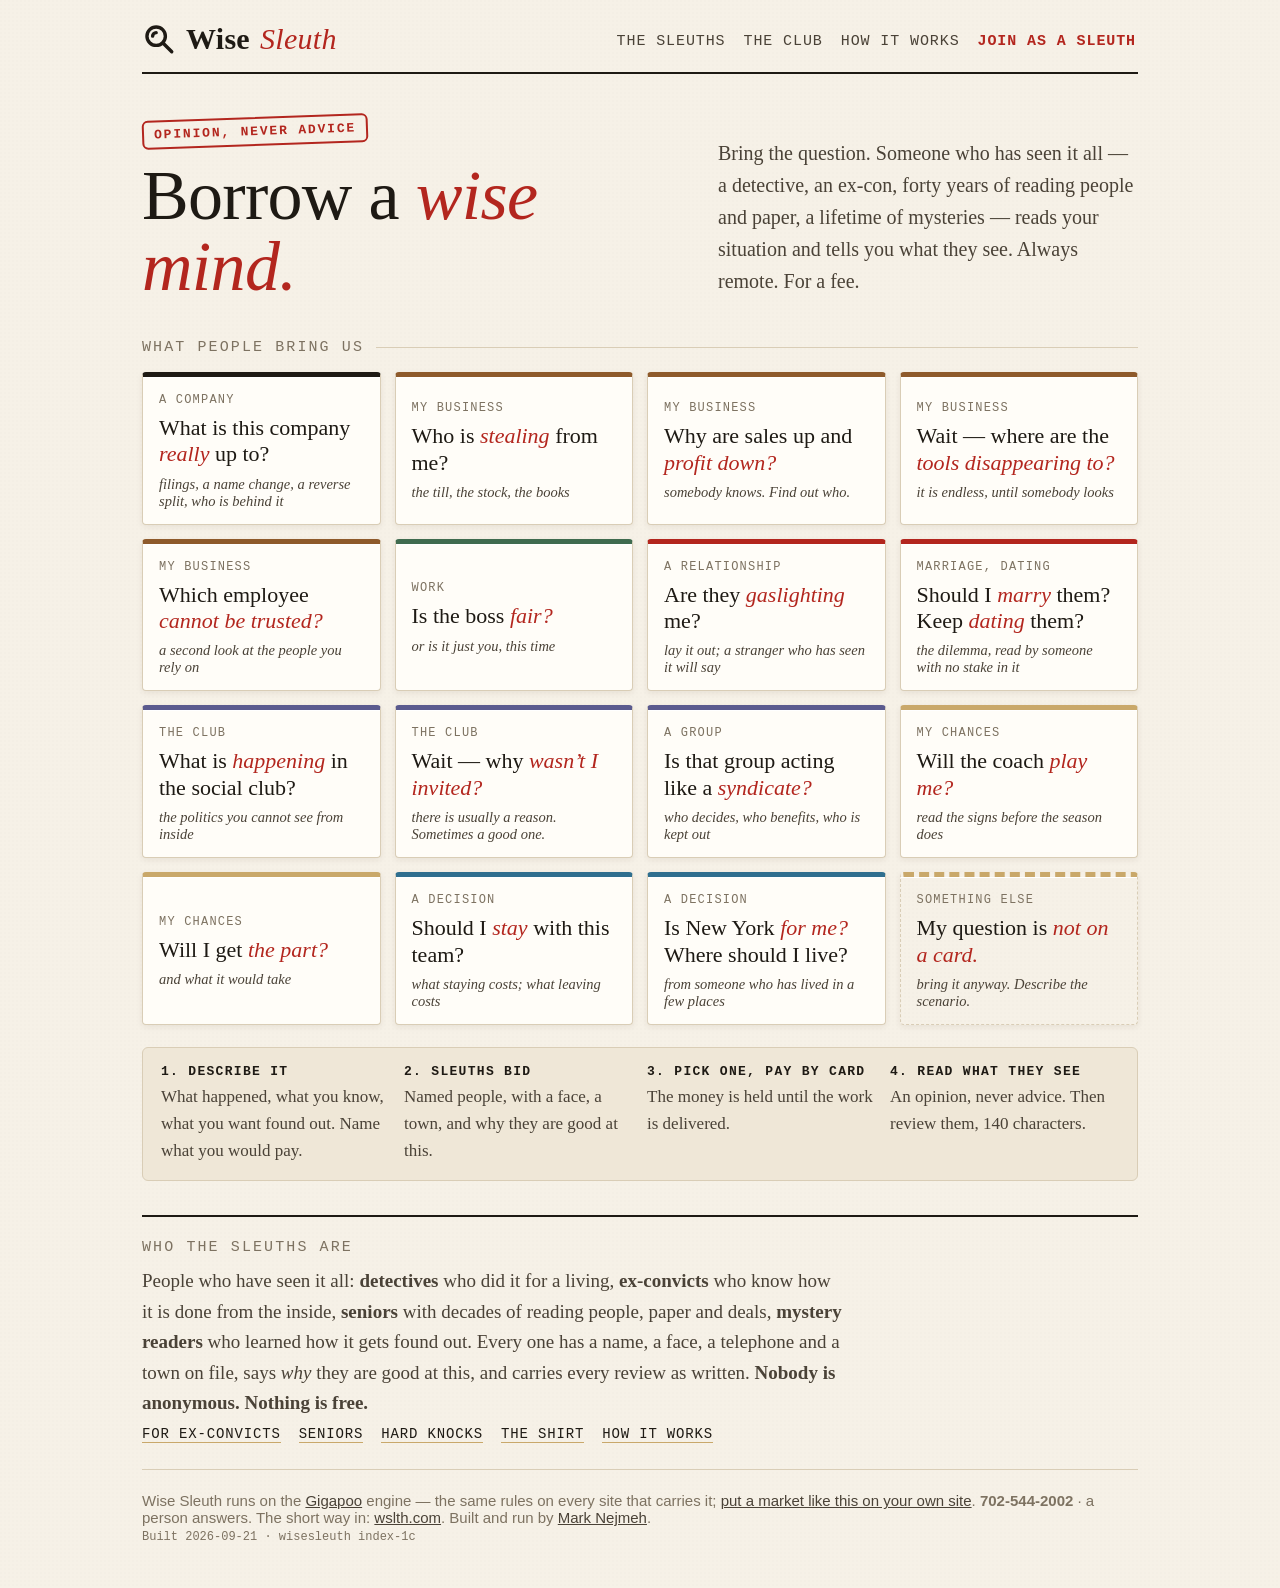
==== index.html @ 71b6f591 "index-1c: its own look (paper, ink, a red stamp); the home is the questions people bring, each opens" ====
<!-- BUILT 2026-09-21 · wisesleuth index-1c · WISE SLEUTH: borrow a wise mind. The home is the questions people bring — each one opens "Request a sleuth" with the topic picked. Its own look (paper, ink, a red stamp), not Warrant Wire's. Runs on the Gigapoo engine under its own key. -->
<!--
   HIS CALL, 21 Sep 2026 (1c): "the design is too much like Warrant Wire — alter
   the look. Here is what it is needed for: company investigations, marriage
   and dating dilemmas, are they gaslighting, is the boss fair, what is
   happening in the social club, why wasn't I invited, will the coach play me,
   will I get the part, should I stay with this team, is NYC for me, where
   should I live, is that group acting like a syndicate, who is stealing, why
   are sales up and profit down, which employee cannot be trusted."
   So the home page IS those questions: a wall of index cards. Tap one and the
   request form opens with the topic picked and the question in the line.
   1b: icon-driven, nine doors; the words moved to /about.
   Every link and script here is ABSOLUTE to gigapoo.com, because the page is
   served from wisesleuth.com too.
-->
<!DOCTYPE html>
<html lang="en">
<head>
<meta charset="utf-8">
<meta name="viewport" content="width=device-width,initial-scale=1">
<title>Wise Sleuth — borrow a wise mind. Is the boss fair? Are they gaslighting me? Who is stealing? Someone who has seen it all reads your situation, for a fee.</title>
<meta name="description" content="Borrow a wise mind. Bring the question — a company, a marriage, a boss, a club that left you out, a coach, a part, a move, a business where sales are up and profit is down — and a sleuth who has seen it all reads the situation and tells you what they see. Opinion, never advice. Always remote, for a fee. Street smart jobs for ex-cons, seniors with wisdom, detectives and mystery readers.">
<link rel="canonical" href="/">
<meta name="robots" content="index, follow">
<meta name="keywords" content="borrow a wise mind, is the boss fair, am I being gaslighted, are they gaslighting me, should I marry him, should I keep dating her, why wasn't I invited, is that group a syndicate, will the coach play me, will I get the part, should I stay with this team, is NYC for me, where should I live, who is stealing from my business, sales up profit down, which employee cannot be trusted, company investigation, street smart jobs, jobs for ex cons, jobs for seniors with wisdom, alternative to a private detective">
<meta property="og:type" content="website">
<meta property="og:site_name" content="Wise Sleuth">
<meta property="og:title" content="Wise Sleuth — borrow a wise mind. Someone who has seen it all reads your situation, for a fee.">
<meta property="og:description" content="Is the boss fair? Are they gaslighting me? Why wasn't I invited? Will the coach play me? Who is stealing? Bring the question; a sleuth who has seen it all tells you what they see. Opinion, never advice.">
<meta property="og:url" content="https://wisesleuth.com/">
<meta name="twitter:card" content="summary">
<meta name="twitter:title" content="Wise Sleuth — borrow a wise mind. Someone who has seen it all reads your situation, for a fee.">
<meta name="twitter:description" content="Is the boss fair? Are they gaslighting me? Why wasn't I invited? Will the coach play me? Who is stealing? Bring the question; a sleuth who has seen it all tells you what they see. Opinion, never advice.">
<style>
/* Wise Sleuth's own look: a desk, not a dashboard. Paper, ink, one red stamp. */
:root{--paper:#f6f1e7;--paper2:#efe7d7;--card:#fffdf8;--line:#d9cdb6;--ink:#1e1a14;--ink2:#4a4237;--ink3:#7d7261;--red:#b3261e;--red2:#8e1c16;--tan:#c9a86a;--green:#3f6b4f;
  --serif:Georgia,"Iowan Old Style","Times New Roman",serif;--sans:-apple-system,BlinkMacSystemFont,"Segoe UI",Helvetica,Arial,sans-serif;--mono:"Courier New",Courier,ui-monospace,monospace}
*{box-sizing:border-box}
html{background:var(--paper)}
body{margin:0;background:var(--paper) url("data:image/svg+xml,%3Csvg xmlns='http://www.w3.org/2000/svg' width='4' height='4'%3E%3Ccircle cx='1' cy='1' r='.5' fill='%23000' fill-opacity='.035'/%3E%3C/svg%3E");color:var(--ink);font:19px/1.6 var(--serif)}
.wrap{max-width:1040px;margin:0 auto;padding:0 22px}
header{padding:22px 0 16px;display:flex;align-items:center;justify-content:space-between;gap:14px;flex-wrap:wrap;border-bottom:2px solid var(--ink)}
.logo{display:inline-flex;align-items:center;gap:10px;font:700 30px var(--serif);letter-spacing:.01em;color:var(--ink);text-decoration:none}
.logo svg{width:34px;height:34px;stroke:var(--ink);fill:none;stroke-width:2.4;stroke-linecap:round;stroke-linejoin:round}
.logo i{font-style:italic;font-weight:400;color:var(--red)}
nav a{font:15px var(--mono);letter-spacing:.06em;text-transform:uppercase;color:var(--ink2);text-decoration:none;margin-left:14px;padding:6px 2px;border-bottom:1.5px solid transparent}
nav a:hover{border-bottom-color:var(--ink)}
nav a.go{color:var(--red);font-weight:700}
.hero{padding:40px 0 10px;display:grid;grid-template-columns:1.3fr 1fr;gap:30px;align-items:end}
@media(max-width:760px){.hero{grid-template-columns:1fr}}
.hero h1{font:400 clamp(40px,6.5vw,70px)/1.02 var(--serif);letter-spacing:-.01em;margin:0}
.hero h1 i{font-style:italic;color:var(--red)}
.hero p{font-size:20px;color:var(--ink2);margin:0 0 6px}
.stamp{display:inline-block;font:700 13px var(--mono);letter-spacing:.14em;text-transform:uppercase;color:var(--red);border:2px solid var(--red);border-radius:6px;padding:5px 10px;transform:rotate(-2deg);margin:0 0 14px}
/* the questions: index cards on a desk */
.ask{padding:26px 0 8px}
.ask h2{font:400 15px var(--mono);letter-spacing:.14em;text-transform:uppercase;color:var(--ink3);margin:0 0 16px;display:flex;align-items:center;gap:12px}
.ask h2::after{content:"";flex:1;height:1px;background:var(--line)}
.cards{display:grid;grid-template-columns:repeat(auto-fill,minmax(230px,1fr));gap:14px}
.q{position:relative;display:block;text-align:left;width:100%;background:var(--card);border:1px solid var(--line);border-top:5px solid var(--tan);border-radius:4px;padding:16px 16px 14px;font:inherit;color:var(--ink);cursor:pointer;box-shadow:0 1px 0 #fff inset,0 2px 6px rgba(60,40,10,.08);transition:transform .12s,box-shadow .12s}
.q:hover{transform:translateY(-2px) rotate(-.4deg);box-shadow:0 8px 20px rgba(60,40,10,.14)}
.q small{display:block;font:12px var(--mono);letter-spacing:.1em;text-transform:uppercase;color:var(--ink3);margin-bottom:8px}
.q b{display:block;font:400 22px/1.2 var(--serif);color:var(--ink)}
.q b i{font-style:italic;color:var(--red)}
.q em{display:block;font:italic 14.5px var(--serif);color:var(--ink2);margin-top:8px}
.q.business{border-top-color:#8e5a2b}.q.love{border-top-color:#b3261e}.q.work{border-top-color:#3f6b4f}.q.group{border-top-color:#5a5a8e}.q.chance{border-top-color:#c9a86a}.q.move{border-top-color:#2f6f8f}.q.company{border-top-color:#1e1a14}
.q.own{border-style:dashed;background:transparent}
.how{margin:22px 0 0;padding:16px 18px;background:var(--paper2);border:1px solid var(--line);border-radius:6px;font-size:17px;color:var(--ink2);display:grid;grid-template-columns:repeat(4,1fr);gap:14px}
@media(max-width:760px){.how{grid-template-columns:1fr 1fr}}
.how b{display:block;font:700 13px var(--mono);letter-spacing:.1em;text-transform:uppercase;color:var(--ink);margin-bottom:4px}
#gigs{margin:26px 0 10px;font-size:17px;font-family:var(--sans)}
.who{padding:22px 0 4px;border-top:2px solid var(--ink);margin-top:20px}
.who h2{font:400 15px var(--mono);letter-spacing:.14em;text-transform:uppercase;color:var(--ink3);margin:0 0 10px}
.who p{margin:0 0 8px;color:var(--ink2);max-width:74ch}
.who a{color:var(--ink);text-decoration:underline;text-decoration-color:var(--tan);text-underline-offset:3px}
.who .pages{display:flex;flex-wrap:wrap;gap:8px 18px;margin-top:8px;font:14px var(--mono);letter-spacing:.06em;text-transform:uppercase}
.who .pages a{text-decoration:none;border-bottom:1.5px solid var(--tan)}
footer{padding:22px 0 44px;font:15px var(--sans);color:var(--ink3);border-top:1px solid var(--line);margin-top:22px}
footer a{color:var(--ink2)}
</style>
</head>
<body>
<div class="wrap">
<header>
  <a class="logo" href="/"><svg viewBox="0 0 24 24" aria-hidden="true"><circle cx="10" cy="10" r="6.5"/><path d="M14.8 14.8 21 21"/><path d="M7.5 10a2.5 2.5 0 0 1 2.5-2.5"/></svg>Wise <i>Sleuth</i></a>
  <nav><a href="#offered">The sleuths</a><a href="#events">The club</a><a href="/about">How it works</a><a class="go" href="#sell">Join as a sleuth</a></nav>
</header>

<section class="hero">
  <div>
    <span class="stamp">Opinion, never advice</span>
    <h1>Borrow a <i>wise mind.</i></h1>
  </div>
  <p>Bring the question. Someone who has seen it all &mdash; a detective, an ex-con, forty years of reading people and paper, a lifetime of mysteries &mdash; reads your situation and tells you what they see. Always remote. For a fee.</p>
</section>

<!-- ═══ THE QUESTIONS PEOPLE BRING ═══ -->
<section class="ask">
  <h2>What people bring us</h2>
  <div class="cards" id="cards">
    <button class="q company" data-topic="company" data-q="What is this company really up to?"><small>A company</small><b>What is this company <i>really</i> up to?</b><em>filings, a name change, a reverse split, who is behind it</em></button>
    <button class="q business" data-topic="business" data-q="Who is stealing from me?"><small>My business</small><b>Who is <i>stealing</i> from me?</b><em>the till, the stock, the books</em></button>
    <button class="q business" data-topic="business" data-q="Why are sales up and profit down?"><small>My business</small><b>Why are sales up and <i>profit down?</i></b><em>somebody knows. Find out who.</em></button>
    <button class="q business" data-topic="business" data-q="Wait — where are the tools disappearing to?"><small>My business</small><b>Wait &mdash; where are the <i>tools disappearing to?</i></b><em>it is endless, until somebody looks</em></button>
    <button class="q business" data-topic="business" data-q="Which employee cannot be trusted?"><small>My business</small><b>Which employee <i>cannot be trusted?</i></b><em>a second look at the people you rely on</em></button>
    <button class="q work" data-topic="work" data-q="Is the boss fair?"><small>Work</small><b>Is the boss <i>fair?</i></b><em>or is it just you, this time</em></button>
    <button class="q love" data-topic="gaslight" data-q="Are they gaslighting me?"><small>A relationship</small><b>Are they <i>gaslighting</i> me?</b><em>lay it out; a stranger who has seen it will say</em></button>
    <button class="q love" data-topic="love" data-q="Should I marry them? Should I keep dating them?"><small>Marriage, dating</small><b>Should I <i>marry</i> them? Keep <i>dating</i> them?</b><em>the dilemma, read by someone with no stake in it</em></button>
    <button class="q group" data-topic="group" data-q="What is happening in the social club?"><small>The club</small><b>What is <i>happening</i> in the social club?</b><em>the politics you cannot see from inside</em></button>
    <button class="q group" data-topic="group" data-q="Wait — why wasn't I invited?"><small>The club</small><b>Wait &mdash; why <i>wasn&rsquo;t I invited?</i></b><em>there is usually a reason. Sometimes a good one.</em></button>
    <button class="q group" data-topic="group" data-q="Is that group acting like a syndicate?"><small>A group</small><b>Is that group acting like a <i>syndicate?</i></b><em>who decides, who benefits, who is kept out</em></button>
    <button class="q chance" data-topic="chance" data-q="Will the coach play me?"><small>My chances</small><b>Will the coach <i>play me?</i></b><em>read the signs before the season does</em></button>
    <button class="q chance" data-topic="chance" data-q="Will I get the part?"><small>My chances</small><b>Will I get <i>the part?</i></b><em>and what it would take</em></button>
    <button class="q move" data-topic="move" data-q="Should I stay with this team?"><small>A decision</small><b>Should I <i>stay</i> with this team?</b><em>what staying costs; what leaving costs</em></button>
    <button class="q move" data-topic="move" data-q="Is New York for me? Where should I live?"><small>A decision</small><b>Is New York <i>for me?</i> Where should I live?</b><em>from someone who has lived in a few places</em></button>
    <button class="q own" data-topic="other" data-q=""><small>Something else</small><b>My question is <i>not on a card.</i></b><em>bring it anyway. Describe the scenario.</em></button>
  </div>
  <div class="how">
    <div><b>1. Describe it</b>What happened, what you know, what you want found out. Name what you would pay.</div>
    <div><b>2. Sleuths bid</b>Named people, with a face, a town, and why they are good at this.</div>
    <div><b>3. Pick one, pay by card</b>The money is held until the work is delivered.</div>
    <div><b>4. Read what they see</b>An opinion, never advice. Then review them, 140 characters.</div>
  </div>
</section>

<script src="https://gigapoo.com/gigs.js" data-site="wisesleuth" data-profile="/profile?id=" data-scenario="1"></script>
<div id="gigs"></div>

<section class="who">
  <h2>Who the sleuths are</h2>
  <p>People who have seen it all: <b>detectives</b> who did it for a living, <b>ex-convicts</b> who know how it is done from the inside, <b>seniors</b> with decades of reading people, paper and deals, <b>mystery readers</b> who learned how it gets found out. Every one has a name, a face, a telephone and a town on file, says <i>why</i> they are good at this, and carries every review as written. <b>Nobody is anonymous. Nothing is free.</b></p>
  <div class="pages"><a href="/excons">For ex-convicts</a><a href="/seniors">Seniors</a><a href="/hardknocks">Hard knocks</a><a href="/shirts">The shirt</a><a href="/about">How it works</a></div>
</section>

<footer>
  Wise Sleuth runs on the <a href="https://gigapoo.com">Gigapoo</a> engine &mdash; the same rules on every site that carries it; <a href="https://gigapoo.com/yoursite">put a market like this on your own site</a>. <b>702-544-2002</b> &middot; a person answers. The short way in: <a href="https://wslth.com">wslth.com</a>. Built and run by <a href="https://warrantwire.com/about">Mark Nejmeh</a>.<br>
  <span style="font:12px var(--mono)">Built 2026-09-21 &middot; wisesleuth index-1c</span>
</footer>
</div>
<script>
/* a card opens Request a sleuth with the topic picked and the question in the line */
document.getElementById("cards").addEventListener("click", function (e) {
  var b = e.target.closest(".q"); if (!b) return;
  var open = function () { if (window.gigapoo && gigapoo.open) gigapoo.open("need", { topic: b.getAttribute("data-topic"), subject: b.getAttribute("data-q") }); else location.hash = "need"; };
  open();
});
</script>
</body>
</html>
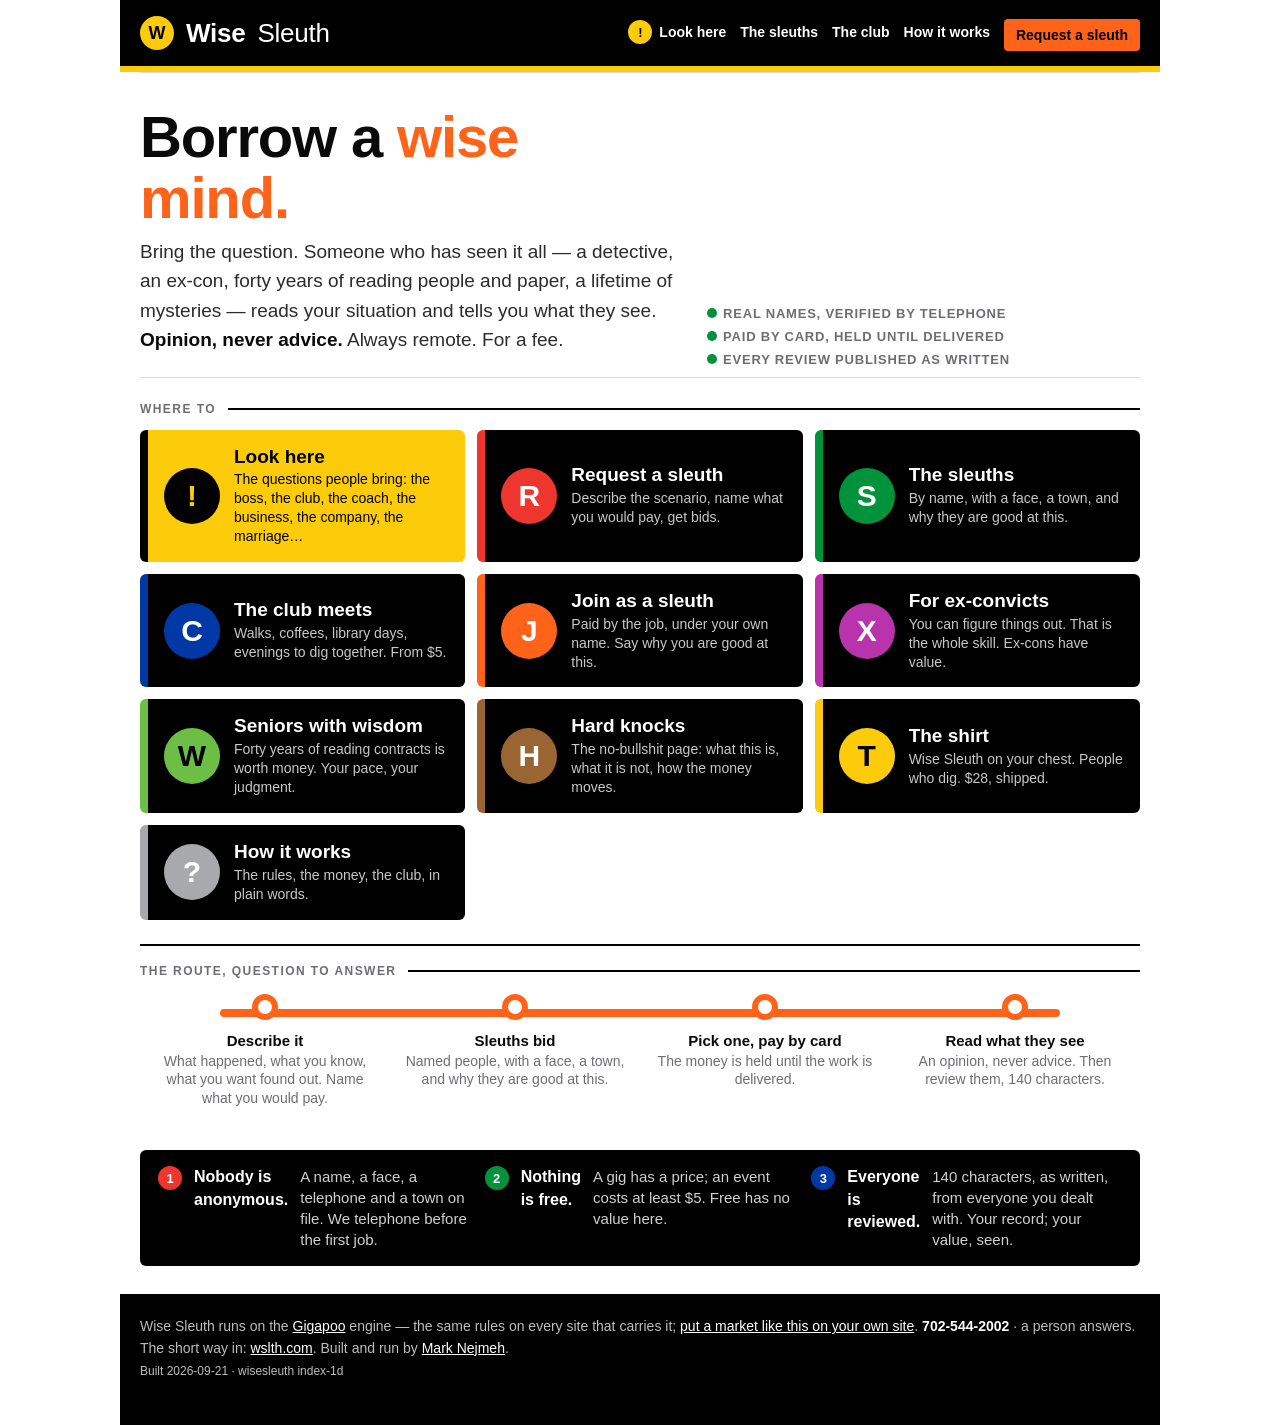
==== commit ce327ff6: "index-1d + ws.css: New York subway signage on every page - black station signs, route bullets with l" ====
--- a/index.html
+++ b/index.html
@@ -1,15 +1,12 @@
-<!-- BUILT 2026-09-21 · wisesleuth index-1c · WISE SLEUTH: borrow a wise mind. The home is the questions people bring — each one opens "Request a sleuth" with the topic picked. Its own look (paper, ink, a red stamp), not Warrant Wire's. Runs on the Gigapoo engine under its own key. -->
+<!-- BUILT 2026-09-21 · wisesleuth index-1d · WISE SLEUTH: icon-driven, in New York subway signage. Nine station signs with route bullets; one flashing LOOK HERE bullet opens the questions people bring (each opens Request a sleuth with the topic picked). The look lives in /ws.css. Runs on the Gigapoo engine under its own key. -->
 <!--
-   HIS CALL, 21 Sep 2026 (1c): "the design is too much like Warrant Wire — alter
-   the look. Here is what it is needed for: company investigations, marriage
-   and dating dilemmas, are they gaslighting, is the boss fair, what is
-   happening in the social club, why wasn't I invited, will the coach play me,
-   will I get the part, should I stay with this team, is NYC for me, where
-   should I live, is that group acting like a syndicate, who is stealing, why
-   are sales up and profit down, which employee cannot be trusted."
-   So the home page IS those questions: a wall of index cards. Tap one and the
-   request form opens with the topic picked and the question in the line.
-   1b: icon-driven, nine doors; the words moved to /about.
+   HIS CALL, 21 Sep 2026 (1d): "it is no longer icon driven. Everything you
+   added goes under a flashing icon LOOK HERE, then add back the other icons.
+   We need to convert sales and we need a proper trusted look. Icons based on
+   the NYC subway look; an original look."
+   So: black station signs, white Helvetica, coloured route bullets with a
+   letter (R S C J X W H T ?), one yellow flashing bullet (!) that opens the
+   wall of questions. 1c: the questions as index cards. 1b: nine doors.
    Every link and script here is ABSOLUTE to gigapoo.com, because the page is
    served from wisesleuth.com too.
 -->
@@ -31,119 +28,140 @@
 <meta name="twitter:card" content="summary">
 <meta name="twitter:title" content="Wise Sleuth — borrow a wise mind. Someone who has seen it all reads your situation, for a fee.">
 <meta name="twitter:description" content="Is the boss fair? Are they gaslighting me? Why wasn't I invited? Will the coach play me? Who is stealing? Bring the question; a sleuth who has seen it all tells you what they see. Opinion, never advice.">
+<link rel="stylesheet" href="/ws.css">
 <style>
-/* Wise Sleuth's own look: a desk, not a dashboard. Paper, ink, one red stamp. */
-:root{--paper:#f6f1e7;--paper2:#efe7d7;--card:#fffdf8;--line:#d9cdb6;--ink:#1e1a14;--ink2:#4a4237;--ink3:#7d7261;--red:#b3261e;--red2:#8e1c16;--tan:#c9a86a;--green:#3f6b4f;
-  --serif:Georgia,"Iowan Old Style","Times New Roman",serif;--sans:-apple-system,BlinkMacSystemFont,"Segoe UI",Helvetica,Arial,sans-serif;--mono:"Courier New",Courier,ui-monospace,monospace}
-*{box-sizing:border-box}
-html{background:var(--paper)}
-body{margin:0;background:var(--paper) url("data:image/svg+xml,%3Csvg xmlns='http://www.w3.org/2000/svg' width='4' height='4'%3E%3Ccircle cx='1' cy='1' r='.5' fill='%23000' fill-opacity='.035'/%3E%3C/svg%3E");color:var(--ink);font:19px/1.6 var(--serif)}
-.wrap{max-width:1040px;margin:0 auto;padding:0 22px}
-header{padding:22px 0 16px;display:flex;align-items:center;justify-content:space-between;gap:14px;flex-wrap:wrap;border-bottom:2px solid var(--ink)}
-.logo{display:inline-flex;align-items:center;gap:10px;font:700 30px var(--serif);letter-spacing:.01em;color:var(--ink);text-decoration:none}
-.logo svg{width:34px;height:34px;stroke:var(--ink);fill:none;stroke-width:2.4;stroke-linecap:round;stroke-linejoin:round}
-.logo i{font-style:italic;font-weight:400;color:var(--red)}
-nav a{font:15px var(--mono);letter-spacing:.06em;text-transform:uppercase;color:var(--ink2);text-decoration:none;margin-left:14px;padding:6px 2px;border-bottom:1.5px solid transparent}
-nav a:hover{border-bottom-color:var(--ink)}
-nav a.go{color:var(--red);font-weight:700}
-.hero{padding:40px 0 10px;display:grid;grid-template-columns:1.3fr 1fr;gap:30px;align-items:end}
+.hero{display:grid;grid-template-columns:1.25fr 1fr;gap:26px;align-items:end;padding:8px 0 4px}
 @media(max-width:760px){.hero{grid-template-columns:1fr}}
-.hero h1{font:400 clamp(40px,6.5vw,70px)/1.02 var(--serif);letter-spacing:-.01em;margin:0}
-.hero h1 i{font-style:italic;color:var(--red)}
-.hero p{font-size:20px;color:var(--ink2);margin:0 0 6px}
-.stamp{display:inline-block;font:700 13px var(--mono);letter-spacing:.14em;text-transform:uppercase;color:var(--red);border:2px solid var(--red);border-radius:6px;padding:5px 10px;transform:rotate(-2deg);margin:0 0 14px}
-/* the questions: index cards on a desk */
-.ask{padding:26px 0 8px}
-.ask h2{font:400 15px var(--mono);letter-spacing:.14em;text-transform:uppercase;color:var(--ink3);margin:0 0 16px;display:flex;align-items:center;gap:12px}
-.ask h2::after{content:"";flex:1;height:1px;background:var(--line)}
-.cards{display:grid;grid-template-columns:repeat(auto-fill,minmax(230px,1fr));gap:14px}
-.q{position:relative;display:block;text-align:left;width:100%;background:var(--card);border:1px solid var(--line);border-top:5px solid var(--tan);border-radius:4px;padding:16px 16px 14px;font:inherit;color:var(--ink);cursor:pointer;box-shadow:0 1px 0 #fff inset,0 2px 6px rgba(60,40,10,.08);transition:transform .12s,box-shadow .12s}
-.q:hover{transform:translateY(-2px) rotate(-.4deg);box-shadow:0 8px 20px rgba(60,40,10,.14)}
-.q small{display:block;font:12px var(--mono);letter-spacing:.1em;text-transform:uppercase;color:var(--ink3);margin-bottom:8px}
-.q b{display:block;font:400 22px/1.2 var(--serif);color:var(--ink)}
-.q b i{font-style:italic;color:var(--red)}
-.q em{display:block;font:italic 14.5px var(--serif);color:var(--ink2);margin-top:8px}
-.q.business{border-top-color:#8e5a2b}.q.love{border-top-color:#b3261e}.q.work{border-top-color:#3f6b4f}.q.group{border-top-color:#5a5a8e}.q.chance{border-top-color:#c9a86a}.q.move{border-top-color:#2f6f8f}.q.company{border-top-color:#1e1a14}
-.q.own{border-style:dashed;background:transparent}
-.how{margin:22px 0 0;padding:16px 18px;background:var(--paper2);border:1px solid var(--line);border-radius:6px;font-size:17px;color:var(--ink2);display:grid;grid-template-columns:repeat(4,1fr);gap:14px}
-@media(max-width:760px){.how{grid-template-columns:1fr 1fr}}
-.how b{display:block;font:700 13px var(--mono);letter-spacing:.1em;text-transform:uppercase;color:var(--ink);margin-bottom:4px}
-#gigs{margin:26px 0 10px;font-size:17px;font-family:var(--sans)}
-.who{padding:22px 0 4px;border-top:2px solid var(--ink);margin-top:20px}
-.who h2{font:400 15px var(--mono);letter-spacing:.14em;text-transform:uppercase;color:var(--ink3);margin:0 0 10px}
-.who p{margin:0 0 8px;color:var(--ink2);max-width:74ch}
-.who a{color:var(--ink);text-decoration:underline;text-decoration-color:var(--tan);text-underline-offset:3px}
-.who .pages{display:flex;flex-wrap:wrap;gap:8px 18px;margin-top:8px;font:14px var(--mono);letter-spacing:.06em;text-transform:uppercase}
-.who .pages a{text-decoration:none;border-bottom:1.5px solid var(--tan)}
-footer{padding:22px 0 44px;font:15px var(--sans);color:var(--ink3);border-top:1px solid var(--line);margin-top:22px}
-footer a{color:var(--ink2)}
+.hero h1{margin:26px 0 8px}
+.hero p{font-size:19px;margin:0 0 18px}
+.trust{display:flex;flex-wrap:wrap;gap:8px 16px;align-items:center;font:700 13px var(--sans);letter-spacing:.06em;text-transform:uppercase;color:var(--ink3);margin:0 0 6px}
+.trust span{display:inline-flex;align-items:center;gap:6px}
+.trust i{width:10px;height:10px;border-radius:50%;background:var(--green);display:inline-block}
 </style>
 </head>
 <body>
 <div class="wrap">
-<header>
-  <a class="logo" href="/"><svg viewBox="0 0 24 24" aria-hidden="true"><circle cx="10" cy="10" r="6.5"/><path d="M14.8 14.8 21 21"/><path d="M7.5 10a2.5 2.5 0 0 1 2.5-2.5"/></svg>Wise <i>Sleuth</i></a>
-  <nav><a href="#offered">The sleuths</a><a href="#events">The club</a><a href="/about">How it works</a><a class="go" href="#sell">Join as a sleuth</a></nav>
+<header class="sign">
+  <a class="logo" href="/"><span class="bullet dark" style="--c:var(--yellow)">W</span>Wise <i>Sleuth</i></a>
+  <nav><a href="#look"><span class="bullet sm dark flash" style="--c:var(--yellow)">!</span>Look here</a><a href="#offered">The sleuths</a><a href="#events">The club</a><a href="/about">How it works</a><a class="go" href="#need">Request a sleuth</a></nav>
 </header>
 
 <section class="hero">
   <div>
-    <span class="stamp">Opinion, never advice</span>
-    <h1>Borrow a <i>wise mind.</i></h1>
+    <h1>Borrow a <em>wise mind.</em></h1>
+    <p>Bring the question. Someone who has seen it all &mdash; a detective, an ex-con, forty years of reading people and paper, a lifetime of mysteries &mdash; reads your situation and tells you what they see. <b>Opinion, never advice.</b> Always remote. For a fee.</p>
   </div>
-  <p>Bring the question. Someone who has seen it all &mdash; a detective, an ex-con, forty years of reading people and paper, a lifetime of mysteries &mdash; reads your situation and tells you what they see. Always remote. For a fee.</p>
+  <div class="trust"><span><i></i>Real names, verified by telephone</span><span><i></i>Paid by card, held until delivered</span><span><i></i>Every review published as written</span></div>
 </section>
 
-<!-- ═══ THE QUESTIONS PEOPLE BRING ═══ -->
-<section class="ask">
-  <h2>What people bring us</h2>
-  <div class="cards" id="cards">
-    <button class="q company" data-topic="company" data-q="What is this company really up to?"><small>A company</small><b>What is this company <i>really</i> up to?</b><em>filings, a name change, a reverse split, who is behind it</em></button>
-    <button class="q business" data-topic="business" data-q="Who is stealing from me?"><small>My business</small><b>Who is <i>stealing</i> from me?</b><em>the till, the stock, the books</em></button>
-    <button class="q business" data-topic="business" data-q="Why are sales up and profit down?"><small>My business</small><b>Why are sales up and <i>profit down?</i></b><em>somebody knows. Find out who.</em></button>
-    <button class="q business" data-topic="business" data-q="Wait — where are the tools disappearing to?"><small>My business</small><b>Wait &mdash; where are the <i>tools disappearing to?</i></b><em>it is endless, until somebody looks</em></button>
-    <button class="q business" data-topic="business" data-q="Which employee cannot be trusted?"><small>My business</small><b>Which employee <i>cannot be trusted?</i></b><em>a second look at the people you rely on</em></button>
-    <button class="q work" data-topic="work" data-q="Is the boss fair?"><small>Work</small><b>Is the boss <i>fair?</i></b><em>or is it just you, this time</em></button>
-    <button class="q love" data-topic="gaslight" data-q="Are they gaslighting me?"><small>A relationship</small><b>Are they <i>gaslighting</i> me?</b><em>lay it out; a stranger who has seen it will say</em></button>
-    <button class="q love" data-topic="love" data-q="Should I marry them? Should I keep dating them?"><small>Marriage, dating</small><b>Should I <i>marry</i> them? Keep <i>dating</i> them?</b><em>the dilemma, read by someone with no stake in it</em></button>
-    <button class="q group" data-topic="group" data-q="What is happening in the social club?"><small>The club</small><b>What is <i>happening</i> in the social club?</b><em>the politics you cannot see from inside</em></button>
-    <button class="q group" data-topic="group" data-q="Wait — why wasn't I invited?"><small>The club</small><b>Wait &mdash; why <i>wasn&rsquo;t I invited?</i></b><em>there is usually a reason. Sometimes a good one.</em></button>
-    <button class="q group" data-topic="group" data-q="Is that group acting like a syndicate?"><small>A group</small><b>Is that group acting like a <i>syndicate?</i></b><em>who decides, who benefits, who is kept out</em></button>
-    <button class="q chance" data-topic="chance" data-q="Will the coach play me?"><small>My chances</small><b>Will the coach <i>play me?</i></b><em>read the signs before the season does</em></button>
-    <button class="q chance" data-topic="chance" data-q="Will I get the part?"><small>My chances</small><b>Will I get <i>the part?</i></b><em>and what it would take</em></button>
-    <button class="q move" data-topic="move" data-q="Should I stay with this team?"><small>A decision</small><b>Should I <i>stay</i> with this team?</b><em>what staying costs; what leaving costs</em></button>
-    <button class="q move" data-topic="move" data-q="Is New York for me? Where should I live?"><small>A decision</small><b>Is New York <i>for me?</i> Where should I live?</b><em>from someone who has lived in a few places</em></button>
-    <button class="q own" data-topic="other" data-q=""><small>Something else</small><b>My question is <i>not on a card.</i></b><em>bring it anyway. Describe the scenario.</em></button>
+<!-- ═══ THE STATIONS ═══ -->
+<section class="doors">
+  <div class="k">Where to</div>
+  <div class="grid">
+    <button class="station look" id="lookbtn" type="button" aria-controls="look" aria-expanded="false">
+      <span class="bullet lg flash">!</span>
+      <span class="txt"><b>Look here</b><span>The questions people bring: the boss, the club, the coach, the business, the company, the marriage&hellip;</span></span>
+    </button>
+    <a class="station" style="--c:var(--red)" href="#need">
+      <span class="bullet lg">R</span>
+      <span class="txt"><b>Request a sleuth</b><span>Describe the scenario, name what you would pay, get bids.</span></span>
+    </a>
+    <a class="station" style="--c:var(--green)" href="#offered">
+      <span class="bullet lg">S</span>
+      <span class="txt"><b>The sleuths</b><span>By name, with a face, a town, and why they are good at this.</span></span>
+    </a>
+    <a class="station" style="--c:var(--blue)" href="#events">
+      <span class="bullet lg">C</span>
+      <span class="txt"><b>The club meets</b><span>Walks, coffees, library days, evenings to dig together. From $5.</span></span>
+    </a>
+    <a class="station" style="--c:var(--orange)" href="#sell">
+      <span class="bullet lg">J</span>
+      <span class="txt"><b>Join as a sleuth</b><span>Paid by the job, under your own name. Say why you are good at this.</span></span>
+    </a>
+    <a class="station" style="--c:var(--purple)" href="/excons">
+      <span class="bullet lg">X</span>
+      <span class="txt"><b>For ex-convicts</b><span>You can figure things out. That is the whole skill. Ex-cons have value.</span></span>
+    </a>
+    <a class="station" style="--c:var(--lime)" href="/seniors">
+      <span class="bullet lg dark">W</span>
+      <span class="txt"><b>Seniors with wisdom</b><span>Forty years of reading contracts is worth money. Your pace, your judgment.</span></span>
+    </a>
+    <a class="station" style="--c:var(--brown)" href="/hardknocks">
+      <span class="bullet lg">H</span>
+      <span class="txt"><b>Hard knocks</b><span>The no-bullshit page: what this is, what it is not, how the money moves.</span></span>
+    </a>
+    <a class="station" style="--c:var(--yellow)" href="/shirts">
+      <span class="bullet lg dark">T</span>
+      <span class="txt"><b>The shirt</b><span>Wise Sleuth on your chest. People who dig. $28, shipped.</span></span>
+    </a>
+    <a class="station" style="--c:var(--grey)" href="/about">
+      <span class="bullet lg">?</span>
+      <span class="txt"><b>How it works</b><span>The rules, the money, the club, in plain words.</span></span>
+    </a>
   </div>
-  <div class="how">
-    <div><b>1. Describe it</b>What happened, what you know, what you want found out. Name what you would pay.</div>
-    <div><b>2. Sleuths bid</b>Named people, with a face, a town, and why they are good at this.</div>
-    <div><b>3. Pick one, pay by card</b>The money is held until the work is delivered.</div>
-    <div><b>4. Read what they see</b>An opinion, never advice. Then review them, 140 characters.</div>
+
+  <!-- ═══ LOOK HERE: the questions people bring ═══ -->
+  <div class="look-panel" id="look">
+    <div class="k"><span class="bullet sm dark" style="--c:var(--yellow)">!</span>What people bring us &mdash; tap one and the request opens with it</div>
+    <div class="qcards" id="cards">
+      <button class="q" data-topic="company" data-q="What is this company really up to?"><span class="bullet sm" style="--c:#0a0a0a">K</span><span><b>What is this company really up to?</b><em>filings, a name change, a reverse split, who is behind it</em></span></button>
+      <button class="q" data-topic="business" data-q="Who is stealing from me?"><span class="bullet sm" style="--c:var(--brown)">B</span><span><b>Who is stealing from me?</b><em>the till, the stock, the books</em></span></button>
+      <button class="q" data-topic="business" data-q="Why are sales up and profit down?"><span class="bullet sm" style="--c:var(--brown)">B</span><span><b>Why are sales up and profit down?</b><em>somebody knows. Find out who.</em></span></button>
+      <button class="q" data-topic="business" data-q="Wait — where are the tools disappearing to?"><span class="bullet sm" style="--c:var(--brown)">B</span><span><b>Wait &mdash; where are the tools disappearing to?</b><em>it is endless, until somebody looks</em></span></button>
+      <button class="q" data-topic="business" data-q="Which employee cannot be trusted?"><span class="bullet sm" style="--c:var(--brown)">B</span><span><b>Which employee cannot be trusted?</b><em>a second look at the people you rely on</em></span></button>
+      <button class="q" data-topic="work" data-q="Is the boss fair?"><span class="bullet sm" style="--c:var(--green)">W</span><span><b>Is the boss fair?</b><em>or is it just you, this time</em></span></button>
+      <button class="q" data-topic="gaslight" data-q="Are they gaslighting me?"><span class="bullet sm" style="--c:var(--red)">L</span><span><b>Are they gaslighting me?</b><em>lay it out; a stranger who has seen it will say</em></span></button>
+      <button class="q" data-topic="love" data-q="Should I marry them? Should I keep dating them?"><span class="bullet sm" style="--c:var(--red)">L</span><span><b>Should I marry them? Keep dating them?</b><em>the dilemma, read by someone with no stake in it</em></span></button>
+      <button class="q" data-topic="group" data-q="What is happening in the social club?"><span class="bullet sm" style="--c:var(--purple)">G</span><span><b>What is happening in the social club?</b><em>the politics you cannot see from inside</em></span></button>
+      <button class="q" data-topic="group" data-q="Wait — why wasn't I invited?"><span class="bullet sm" style="--c:var(--purple)">G</span><span><b>Wait &mdash; why wasn&rsquo;t I invited?</b><em>there is usually a reason. Sometimes a good one.</em></span></button>
+      <button class="q" data-topic="group" data-q="Is that group acting like a syndicate?"><span class="bullet sm" style="--c:var(--purple)">G</span><span><b>Is that group acting like a syndicate?</b><em>who decides, who benefits, who is kept out</em></span></button>
+      <button class="q" data-topic="chance" data-q="Will the coach play me?"><span class="bullet sm dark" style="--c:var(--yellow)">C</span><span><b>Will the coach play me?</b><em>read the signs before the season does</em></span></button>
+      <button class="q" data-topic="chance" data-q="Will I get the part?"><span class="bullet sm dark" style="--c:var(--yellow)">C</span><span><b>Will I get the part?</b><em>and what it would take</em></span></button>
+      <button class="q" data-topic="move" data-q="Should I stay with this team?"><span class="bullet sm" style="--c:var(--blue)">M</span><span><b>Should I stay with this team?</b><em>what staying costs; what leaving costs</em></span></button>
+      <button class="q" data-topic="move" data-q="Is New York for me? Where should I live?"><span class="bullet sm" style="--c:var(--blue)">M</span><span><b>Is New York for me? Where should I live?</b><em>from someone who has lived in a few places</em></span></button>
+      <button class="q own" data-topic="other" data-q=""><span class="bullet sm" style="--c:var(--grey)">?</span><span><b>My question is not on a card.</b><em>bring it anyway. Describe the scenario.</em></span></button>
+    </div>
+  </div>
+
+  <div class="route">
+    <div class="k">The route, question to answer</div>
+    <ol>
+      <li><i></i><b>Describe it</b><span>What happened, what you know, what you want found out. Name what you would pay.</span></li>
+      <li><i></i><b>Sleuths bid</b><span>Named people, with a face, a town, and why they are good at this.</span></li>
+      <li><i></i><b>Pick one, pay by card</b><span>The money is held until the work is delivered.</span></li>
+      <li><i></i><b>Read what they see</b><span>An opinion, never advice. Then review them, 140 characters.</span></li>
+    </ol>
   </div>
 </section>
 
 <script src="https://gigapoo.com/gigs.js" data-site="wisesleuth" data-profile="/profile?id=" data-scenario="1"></script>
 <div id="gigs"></div>
 
-<section class="who">
-  <h2>Who the sleuths are</h2>
-  <p>People who have seen it all: <b>detectives</b> who did it for a living, <b>ex-convicts</b> who know how it is done from the inside, <b>seniors</b> with decades of reading people, paper and deals, <b>mystery readers</b> who learned how it gets found out. Every one has a name, a face, a telephone and a town on file, says <i>why</i> they are good at this, and carries every review as written. <b>Nobody is anonymous. Nothing is free.</b></p>
-  <div class="pages"><a href="/excons">For ex-convicts</a><a href="/seniors">Seniors</a><a href="/hardknocks">Hard knocks</a><a href="/shirts">The shirt</a><a href="/about">How it works</a></div>
-</section>
+<div class="board">
+  <div><span class="bullet sm" style="--c:var(--red)">1</span><div><b>Nobody is anonymous.</b>A name, a face, a telephone and a town on file. We telephone before the first job.</div></div>
+  <div><span class="bullet sm" style="--c:var(--green)">2</span><div><b>Nothing is free.</b>A gig has a price; an event costs at least $5. Free has no value here.</div></div>
+  <div><span class="bullet sm" style="--c:var(--blue)">3</span><div><b>Everyone is reviewed.</b>140 characters, as written, from everyone you dealt with. Your record; your value, seen.</div></div>
+</div>
 
 <footer>
   Wise Sleuth runs on the <a href="https://gigapoo.com">Gigapoo</a> engine &mdash; the same rules on every site that carries it; <a href="https://gigapoo.com/yoursite">put a market like this on your own site</a>. <b>702-544-2002</b> &middot; a person answers. The short way in: <a href="https://wslth.com">wslth.com</a>. Built and run by <a href="https://warrantwire.com/about">Mark Nejmeh</a>.<br>
-  <span style="font:12px var(--mono)">Built 2026-09-21 &middot; wisesleuth index-1c</span>
+  <span style="font-size:12px">Built 2026-09-21 &middot; wisesleuth index-1d</span>
 </footer>
 </div>
 <script>
-/* a card opens Request a sleuth with the topic picked and the question in the line */
-document.getElementById("cards").addEventListener("click", function (e) {
-  var b = e.target.closest(".q"); if (!b) return;
-  var open = function () { if (window.gigapoo && gigapoo.open) gigapoo.open("need", { topic: b.getAttribute("data-topic"), subject: b.getAttribute("data-q") }); else location.hash = "need"; };
-  open();
-});
+(function () {
+  var panel = document.getElementById("look"), btn = document.getElementById("lookbtn");
+  function open(on) { panel.classList.toggle("on", on); btn.setAttribute("aria-expanded", on ? "true" : "false"); if (on) panel.scrollIntoView({ block: "start", behavior: "smooth" }); }
+  btn.addEventListener("click", function () { open(!panel.classList.contains("on")); });
+  /* the header link and #look in the URL open it too */
+  function fromHash() { if (location.hash === "#look") { open(true); } }
+  window.addEventListener("hashchange", fromHash); fromHash();
+  /* a card opens Request a sleuth with the topic picked and the question in the line */
+  document.getElementById("cards").addEventListener("click", function (e) {
+    var b = e.target.closest(".q"); if (!b) return;
+    if (window.gigapoo && gigapoo.open) gigapoo.open("need", { topic: b.getAttribute("data-topic"), subject: b.getAttribute("data-q") }); else location.hash = "need";
+  });
+})();
 </script>
 </body>
 </html>
--- a/ws.css
+++ b/ws.css
@@ -0,0 +1,119 @@
+/* BUILT 2026-09-21 · wisesleuth ws.css 1a · THE LOOK: New York subway signage. Black station signs with white
+   Helvetica, coloured route bullets with a letter in them, one flashing service-alert bullet that says LOOK HERE.
+   His call, 21 Sep: "icon driven; everything you added under a flashing icon; icons based on the NYC subway look;
+   an original look; a proper trusted look; we need to convert sales." Every page links this file; the variable
+   names are the ones the pages already used, re-valued to the subway palette, so their own components follow. */
+:root{
+  --paper:#fff;--ink:#0a0a0a;--ink2:#2b2b2b;--ink3:#6d6e71;--line:#d7d7d7;--sky:#f3f3f3;--sky2:#e8e8e8;
+  --orange:#ff6319;--orange2:#e0520f;--yellow:#fccc0a;--yellow2:#fff6c7;--red:#ee352e;--green:#00933c;--blue:#0039a6;--purple:#b933ad;--lime:#6cbe45;--brown:#996633;--grey:#a7a9ac;
+  --sans:"Helvetica Neue",Helvetica,Arial,sans-serif;--serif:"Helvetica Neue",Helvetica,Arial,sans-serif;--mono:"Helvetica Neue",Helvetica,Arial,sans-serif}
+*{box-sizing:border-box}
+html{background:var(--paper)}
+body{margin:0;background:var(--paper);color:var(--ink);font:18px/1.55 var(--sans)}
+.wrap{max-width:1040px;margin:0 auto;padding:0 20px}
+a{color:var(--ink)}
+
+/* ---- the station sign: a black bar, white Helvetica, the bullets ---- */
+header.sign{background:#000;color:#fff;margin:0 -20px;padding:14px 20px;display:flex;align-items:center;justify-content:space-between;gap:14px;flex-wrap:wrap;border-bottom:6px solid var(--yellow)}
+header.sign .logo{display:inline-flex;align-items:center;gap:12px;font:700 26px/1 var(--sans);letter-spacing:-.01em;color:#fff;text-decoration:none}
+header.sign .logo i{font-style:normal;font-weight:400;color:#fff}
+header.sign nav{display:flex;flex-wrap:wrap;gap:4px 14px;align-items:center}
+header.sign nav a{font:700 14px var(--sans);color:#fff;text-decoration:none;padding:6px 0;border-bottom:2px solid transparent;display:inline-flex;align-items:center;gap:7px}
+header.sign nav a:hover,header.sign nav a[aria-current]{border-bottom-color:var(--yellow)}
+header.sign nav a.go{background:var(--orange);color:#000;border-radius:4px;padding:8px 12px;border-bottom:0}
+header.sign nav a.go:hover{background:#fff}
+
+/* ---- the route bullet: a coloured disc with a letter, Helvetica Bold ---- */
+.bullet{display:inline-flex;align-items:center;justify-content:center;width:34px;height:34px;border-radius:50%;background:var(--c,var(--red));color:#fff;font:700 18px/1 var(--sans);flex:0 0 34px;letter-spacing:0}
+.bullet.dark{color:#000}
+.bullet.sm{width:24px;height:24px;font-size:13px;flex-basis:24px}
+.bullet.lg{width:56px;height:56px;font-size:30px;flex-basis:56px}
+.bullet.xl{width:72px;height:72px;font-size:40px;flex-basis:72px}
+
+/* ---- the flashing service alert ---- */
+@keyframes ws-flash{0%,100%{opacity:1;box-shadow:0 0 0 0 rgba(252,204,10,.9)}50%{opacity:.55;box-shadow:0 0 0 14px rgba(252,204,10,0)}}
+.flash{animation:ws-flash 1.1s ease-in-out infinite}
+@media(prefers-reduced-motion:reduce){.flash{animation:none;box-shadow:0 0 0 5px rgba(252,204,10,.5)}}
+
+/* ---- type ---- */
+h1{font:700 clamp(34px,5.6vw,58px)/1.05 var(--sans);letter-spacing:-.02em;margin:26px 0 12px;max-width:22ch}
+h1 em{font-style:normal;color:var(--orange)}
+h2{font:700 24px/1.2 var(--sans);letter-spacing:-.01em;margin:0 0 10px}
+p{color:var(--ink2);max-width:66ch;margin:0 0 14px}
+p b{color:var(--ink)}
+.lede{font-size:21px;color:var(--ink2);max-width:60ch;margin:0 0 18px}
+.k{font:700 12px var(--sans);letter-spacing:.12em;text-transform:uppercase;color:var(--ink3)}
+
+/* ---- the doors: station signs on a wall ---- */
+.doors{padding:24px 0 6px}
+.doors .k{display:flex;align-items:center;gap:12px;margin:0 0 14px}
+.doors .k::after{content:"";flex:1;height:2px;background:#000}
+.grid{display:grid;grid-template-columns:repeat(3,1fr);gap:12px}
+@media(max-width:780px){.grid{grid-template-columns:repeat(2,1fr)}}
+@media(max-width:480px){.grid{grid-template-columns:1fr}}
+.station{--c:var(--red);display:flex;align-items:center;gap:14px;background:#000;color:#fff;text-decoration:none;border-radius:6px;padding:16px 16px;border:0;font:inherit;text-align:left;cursor:pointer;width:100%;transition:transform .12s,background .12s;border-left:8px solid var(--c)}
+.station:hover{transform:translateY(-2px);background:#1a1a1a}
+.station .txt{flex:1;min-width:0}
+.station .txt b{display:block;font:700 19px/1.15 var(--sans);color:#fff;margin:0 0 3px}
+.station .txt span{display:block;font:14px/1.35 var(--sans);color:#c8c8c8}
+.station .bullet{background:var(--c)}
+.station.look{background:var(--yellow);color:#000;border-left-color:#000}
+.station.look .txt b,.station.look .txt span{color:#000}
+.station.look:hover{background:#ffd93d}
+.station.look .bullet{background:#000;color:var(--yellow)}
+
+/* ---- the route: the four stops from question to answer ---- */
+.route{margin:24px 0 4px;padding:18px 0 6px;border-top:2px solid #000}
+.route ol{list-style:none;margin:0;padding:0;display:grid;grid-template-columns:repeat(4,1fr);gap:0;position:relative}
+.route ol::before{content:"";position:absolute;left:8%;right:8%;top:17px;height:8px;background:var(--orange);border-radius:4px}
+.route li{position:relative;padding:0 10px;text-align:center}
+.route li i{display:block;width:26px;height:26px;border-radius:50%;background:#fff;border:6px solid var(--orange);margin:2px auto 12px;position:relative;font-style:normal}
+.route li b{display:block;font:700 15px var(--sans);margin-bottom:3px}
+.route li span{display:block;font:14px/1.35 var(--sans);color:var(--ink3)}
+@media(max-width:640px){.route ol{grid-template-columns:1fr 1fr;gap:14px}.route ol::before{display:none}.route li{text-align:left;padding:0}.route li i{margin:0 0 6px}}
+
+/* ---- LOOK HERE: the questions people bring (hidden until the flashing sign is pressed) ---- */
+.look-panel{display:none;margin:14px 0 0;padding:18px;background:var(--yellow2);border:2px solid #000;border-radius:6px}
+.look-panel.on{display:block}
+.look-panel .k{display:flex;align-items:center;gap:10px;margin:0 0 12px}
+.qcards{display:grid;grid-template-columns:repeat(auto-fill,minmax(250px,1fr));gap:10px}
+.q{display:flex;align-items:flex-start;gap:12px;background:#fff;border:1.5px solid #000;border-radius:6px;padding:12px 14px;font:inherit;text-align:left;color:#000;cursor:pointer;transition:transform .12s,box-shadow .12s;width:100%}
+.q:hover{transform:translateY(-2px);box-shadow:0 6px 16px rgba(0,0,0,.14)}
+.q b{display:block;font:700 17px/1.2 var(--sans)}
+.q em{display:block;font:italic 13.5px/1.35 var(--sans);color:var(--ink3);margin-top:4px}
+.q.own{border-style:dashed;background:transparent}
+.q > span:last-child{flex:1;min-width:0}
+
+/* ---- the black board: the three rules ---- */
+.board{margin:26px 0 0;background:#000;color:#fff;border-radius:6px;padding:16px 18px;display:grid;grid-template-columns:repeat(3,1fr);gap:16px}
+@media(max-width:700px){.board{grid-template-columns:1fr}}
+.board div{display:flex;gap:12px;align-items:flex-start;font:15px/1.4 var(--sans);color:#d0d0d0}
+.board b{display:block;color:#fff;font-size:16px;margin-bottom:2px}
+
+/* ---- pieces the sub-pages use ---- */
+.plain{border-left:8px solid var(--yellow);background:var(--yellow2);padding:14px 20px;margin:18px 0;font-size:19px;color:var(--ink2)}
+.plain b{color:var(--ink)}
+.rules{display:grid;grid-template-columns:repeat(3,1fr);gap:12px;margin:22px 0}
+@media(max-width:700px){.rules{grid-template-columns:1fr}}
+.rules div{background:var(--sky);border-top:6px solid #000;border-radius:0 0 6px 6px;padding:14px 16px;font-size:16px;color:var(--ink2)}
+.rules b{display:block;font:700 17px var(--sans);color:var(--ink);margin-bottom:4px}
+.btns{display:flex;gap:10px;flex-wrap:wrap;margin:22px 0 10px}
+.btn{display:inline-block;font:700 17px var(--sans);text-decoration:none;padding:13px 20px;border-radius:4px;background:var(--orange);color:#000}
+.btn:hover{background:#000;color:#fff}
+.btn.ghost{background:#fff;color:#000;border:2px solid #000}
+.btn.ghost:hover{background:#000;color:#fff}
+.three{display:grid;grid-template-columns:repeat(3,1fr);gap:12px;margin:8px 0 0}
+@media(max-width:760px){.three{grid-template-columns:1fr}}
+.three div{background:var(--sky);border-top:6px solid #000;border-radius:0 0 6px 6px;padding:14px 16px;font-size:16px;color:var(--ink2)}
+.three b{display:block;font:700 18px var(--sans);color:var(--ink);margin-bottom:4px}
+.go{display:inline-block;font:700 16px var(--sans);background:var(--orange);color:#000;text-decoration:none;padding:9px 14px;border-radius:4px;margin-top:4px}
+.go:hover{background:#000;color:#fff}
+section{padding:22px 0;border-top:1px solid var(--line)}
+section h2{display:flex;align-items:center;gap:12px}
+
+/* ---- the embed ---- */
+#gigs{margin:24px 0 10px;font-size:16px}
+
+footer{margin:28px -20px 0;padding:22px 20px 44px;background:#000;color:#bdbdbd;font-size:14px}
+footer a{color:#fff}
+footer b{color:#fff}
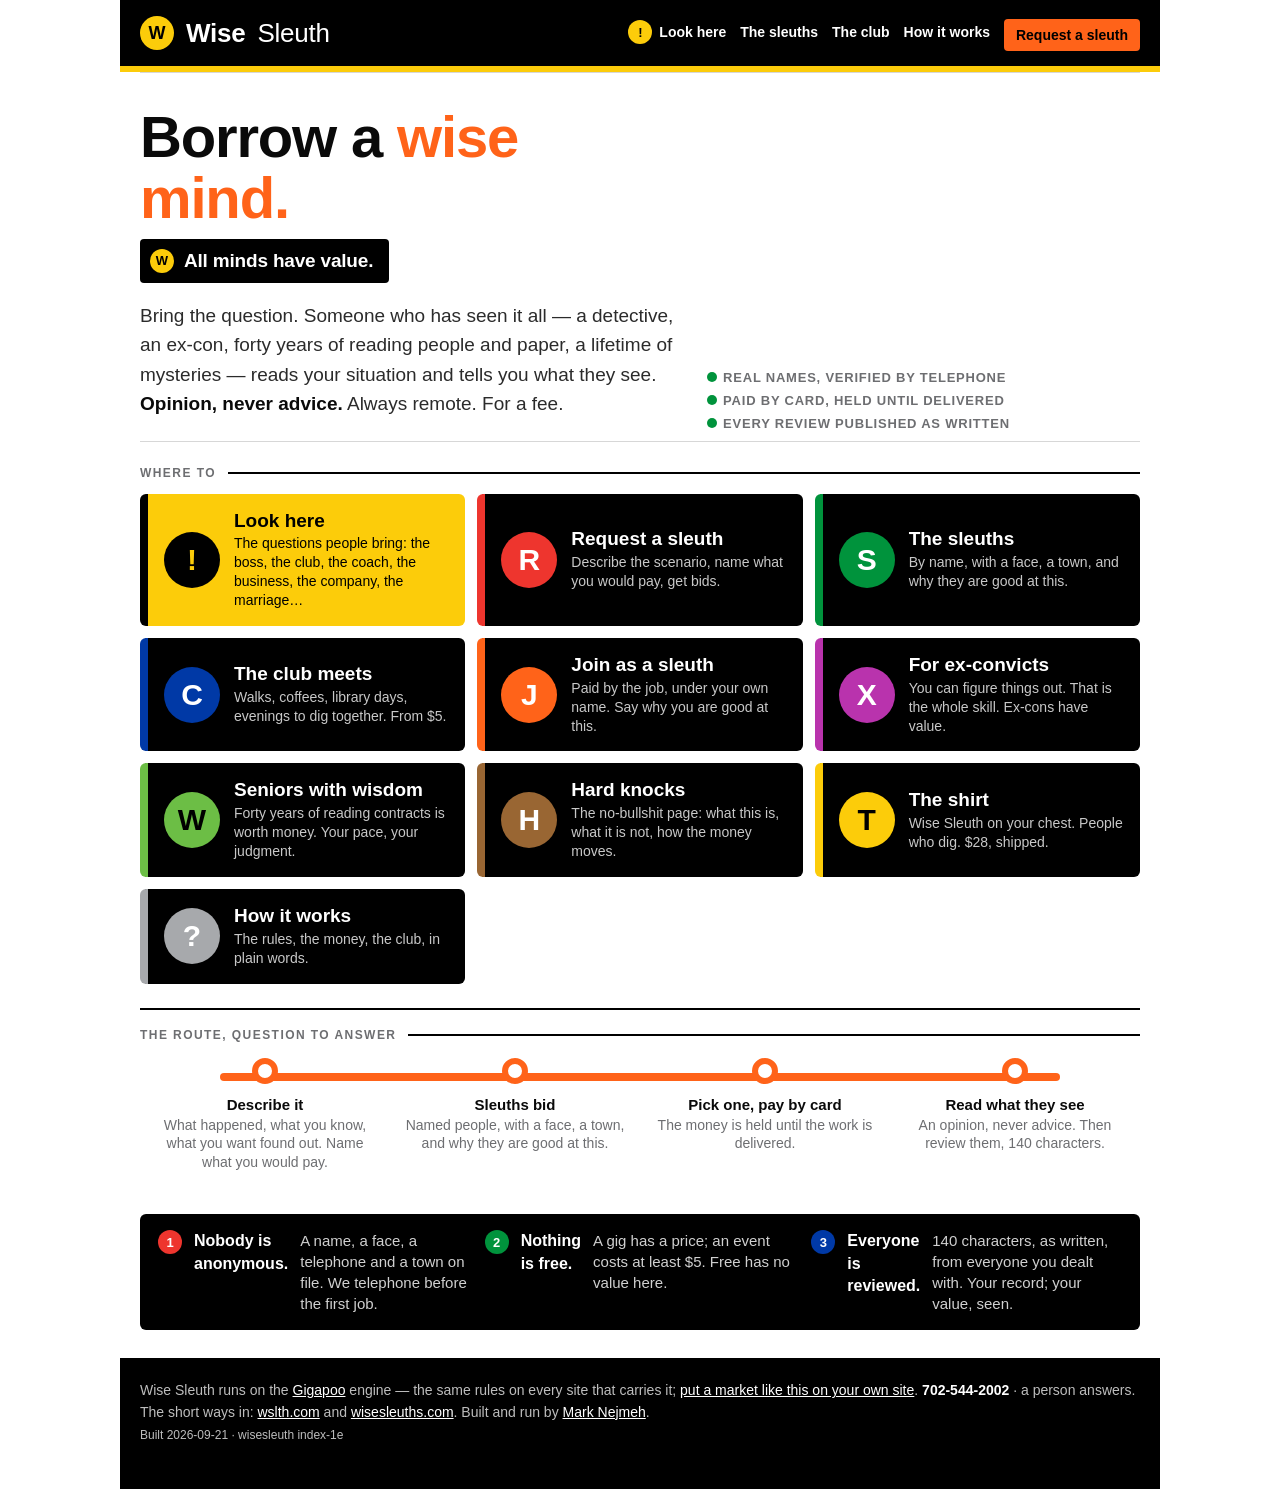
==== commit 67221314: "index-1e: All minds have value - the motto under the headline, in the meta; wisesleuths.com listed a" ====
--- a/index.html
+++ b/index.html
@@ -1,4 +1,4 @@
-<!-- BUILT 2026-09-21 · wisesleuth index-1d · WISE SLEUTH: icon-driven, in New York subway signage. Nine station signs with route bullets; one flashing LOOK HERE bullet opens the questions people bring (each opens Request a sleuth with the topic picked). The look lives in /ws.css. Runs on the Gigapoo engine under its own key. -->
+<!-- BUILT 2026-09-21 · wisesleuth index-1e · WISE SLEUTH: icon-driven, in New York subway signage. Nine station signs with route bullets; one flashing LOOK HERE bullet opens the questions people bring (each opens Request a sleuth with the topic picked). The look lives in /ws.css. Runs on the Gigapoo engine under its own key. -->
 <!--
    HIS CALL, 21 Sep 2026 (1d): "it is no longer icon driven. Everything you
    added goes under a flashing icon LOOK HERE, then add back the other icons.
@@ -16,23 +16,24 @@
 <meta charset="utf-8">
 <meta name="viewport" content="width=device-width,initial-scale=1">
 <title>Wise Sleuth — borrow a wise mind. Is the boss fair? Are they gaslighting me? Who is stealing? Someone who has seen it all reads your situation, for a fee.</title>
-<meta name="description" content="Borrow a wise mind. Bring the question — a company, a marriage, a boss, a club that left you out, a coach, a part, a move, a business where sales are up and profit is down — and a sleuth who has seen it all reads the situation and tells you what they see. Opinion, never advice. Always remote, for a fee. Street smart jobs for ex-cons, seniors with wisdom, detectives and mystery readers.">
+<meta name="description" content="Borrow a wise mind. All minds have value. Bring the question — a company, a marriage, a boss, a club that left you out, a coach, a part, a move, a business where sales are up and profit is down — and a sleuth who has seen it all reads the situation and tells you what they see. Opinion, never advice. Always remote, for a fee. Street smart jobs for ex-cons, seniors with wisdom, detectives and mystery readers.">
 <link rel="canonical" href="/">
 <meta name="robots" content="index, follow">
-<meta name="keywords" content="borrow a wise mind, is the boss fair, am I being gaslighted, are they gaslighting me, should I marry him, should I keep dating her, why wasn't I invited, is that group a syndicate, will the coach play me, will I get the part, should I stay with this team, is NYC for me, where should I live, who is stealing from my business, sales up profit down, which employee cannot be trusted, company investigation, street smart jobs, jobs for ex cons, jobs for seniors with wisdom, alternative to a private detective">
+<meta name="keywords" content="borrow a wise mind, all minds have value, is the boss fair, am I being gaslighted, are they gaslighting me, should I marry him, should I keep dating her, why wasn't I invited, is that group a syndicate, will the coach play me, will I get the part, should I stay with this team, is NYC for me, where should I live, who is stealing from my business, sales up profit down, which employee cannot be trusted, company investigation, street smart jobs, jobs for ex cons, jobs for seniors with wisdom, alternative to a private detective">
 <meta property="og:type" content="website">
 <meta property="og:site_name" content="Wise Sleuth">
-<meta property="og:title" content="Wise Sleuth — borrow a wise mind. Someone who has seen it all reads your situation, for a fee.">
+<meta property="og:title" content="Wise Sleuth — borrow a wise mind. All minds have value. Someone who has seen it all reads your situation, for a fee.">
 <meta property="og:description" content="Is the boss fair? Are they gaslighting me? Why wasn't I invited? Will the coach play me? Who is stealing? Bring the question; a sleuth who has seen it all tells you what they see. Opinion, never advice.">
 <meta property="og:url" content="https://wisesleuth.com/">
 <meta name="twitter:card" content="summary">
-<meta name="twitter:title" content="Wise Sleuth — borrow a wise mind. Someone who has seen it all reads your situation, for a fee.">
+<meta name="twitter:title" content="Wise Sleuth — borrow a wise mind. All minds have value. Someone who has seen it all reads your situation, for a fee.">
 <meta name="twitter:description" content="Is the boss fair? Are they gaslighting me? Why wasn't I invited? Will the coach play me? Who is stealing? Bring the question; a sleuth who has seen it all tells you what they see. Opinion, never advice.">
 <link rel="stylesheet" href="/ws.css">
 <style>
 .hero{display:grid;grid-template-columns:1.25fr 1fr;gap:26px;align-items:end;padding:8px 0 4px}
 @media(max-width:760px){.hero{grid-template-columns:1fr}}
-.hero h1{margin:26px 0 8px}
+.hero h1{margin:26px 0 10px}
+.motto{display:inline-flex;align-items:center;gap:10px;background:#000;color:#fff;font:700 22px/1 var(--sans);letter-spacing:-.01em;padding:10px 16px 10px 10px;border-radius:4px;margin:0 0 16px;max-width:none}
 .hero p{font-size:19px;margin:0 0 18px}
 .trust{display:flex;flex-wrap:wrap;gap:8px 16px;align-items:center;font:700 13px var(--sans);letter-spacing:.06em;text-transform:uppercase;color:var(--ink3);margin:0 0 6px}
 .trust span{display:inline-flex;align-items:center;gap:6px}
@@ -49,6 +50,7 @@
 <section class="hero">
   <div>
     <h1>Borrow a <em>wise mind.</em></h1>
+    <p class="motto"><span class="bullet sm dark" style="--c:var(--yellow)">W</span>All minds have value.</p>
     <p>Bring the question. Someone who has seen it all &mdash; a detective, an ex-con, forty years of reading people and paper, a lifetime of mysteries &mdash; reads your situation and tells you what they see. <b>Opinion, never advice.</b> Always remote. For a fee.</p>
   </div>
   <div class="trust"><span><i></i>Real names, verified by telephone</span><span><i></i>Paid by card, held until delivered</span><span><i></i>Every review published as written</span></div>
@@ -144,8 +146,8 @@
 </div>
 
 <footer>
-  Wise Sleuth runs on the <a href="https://gigapoo.com">Gigapoo</a> engine &mdash; the same rules on every site that carries it; <a href="https://gigapoo.com/yoursite">put a market like this on your own site</a>. <b>702-544-2002</b> &middot; a person answers. The short way in: <a href="https://wslth.com">wslth.com</a>. Built and run by <a href="https://warrantwire.com/about">Mark Nejmeh</a>.<br>
-  <span style="font-size:12px">Built 2026-09-21 &middot; wisesleuth index-1d</span>
+  Wise Sleuth runs on the <a href="https://gigapoo.com">Gigapoo</a> engine &mdash; the same rules on every site that carries it; <a href="https://gigapoo.com/yoursite">put a market like this on your own site</a>. <b>702-544-2002</b> &middot; a person answers. The short ways in: <a href="https://wslth.com">wslth.com</a> and <a href="https://wisesleuths.com">wisesleuths.com</a>. Built and run by <a href="https://warrantwire.com/about">Mark Nejmeh</a>.<br>
+  <span style="font-size:12px">Built 2026-09-21 &middot; wisesleuth index-1e</span>
 </footer>
 </div>
 <script>
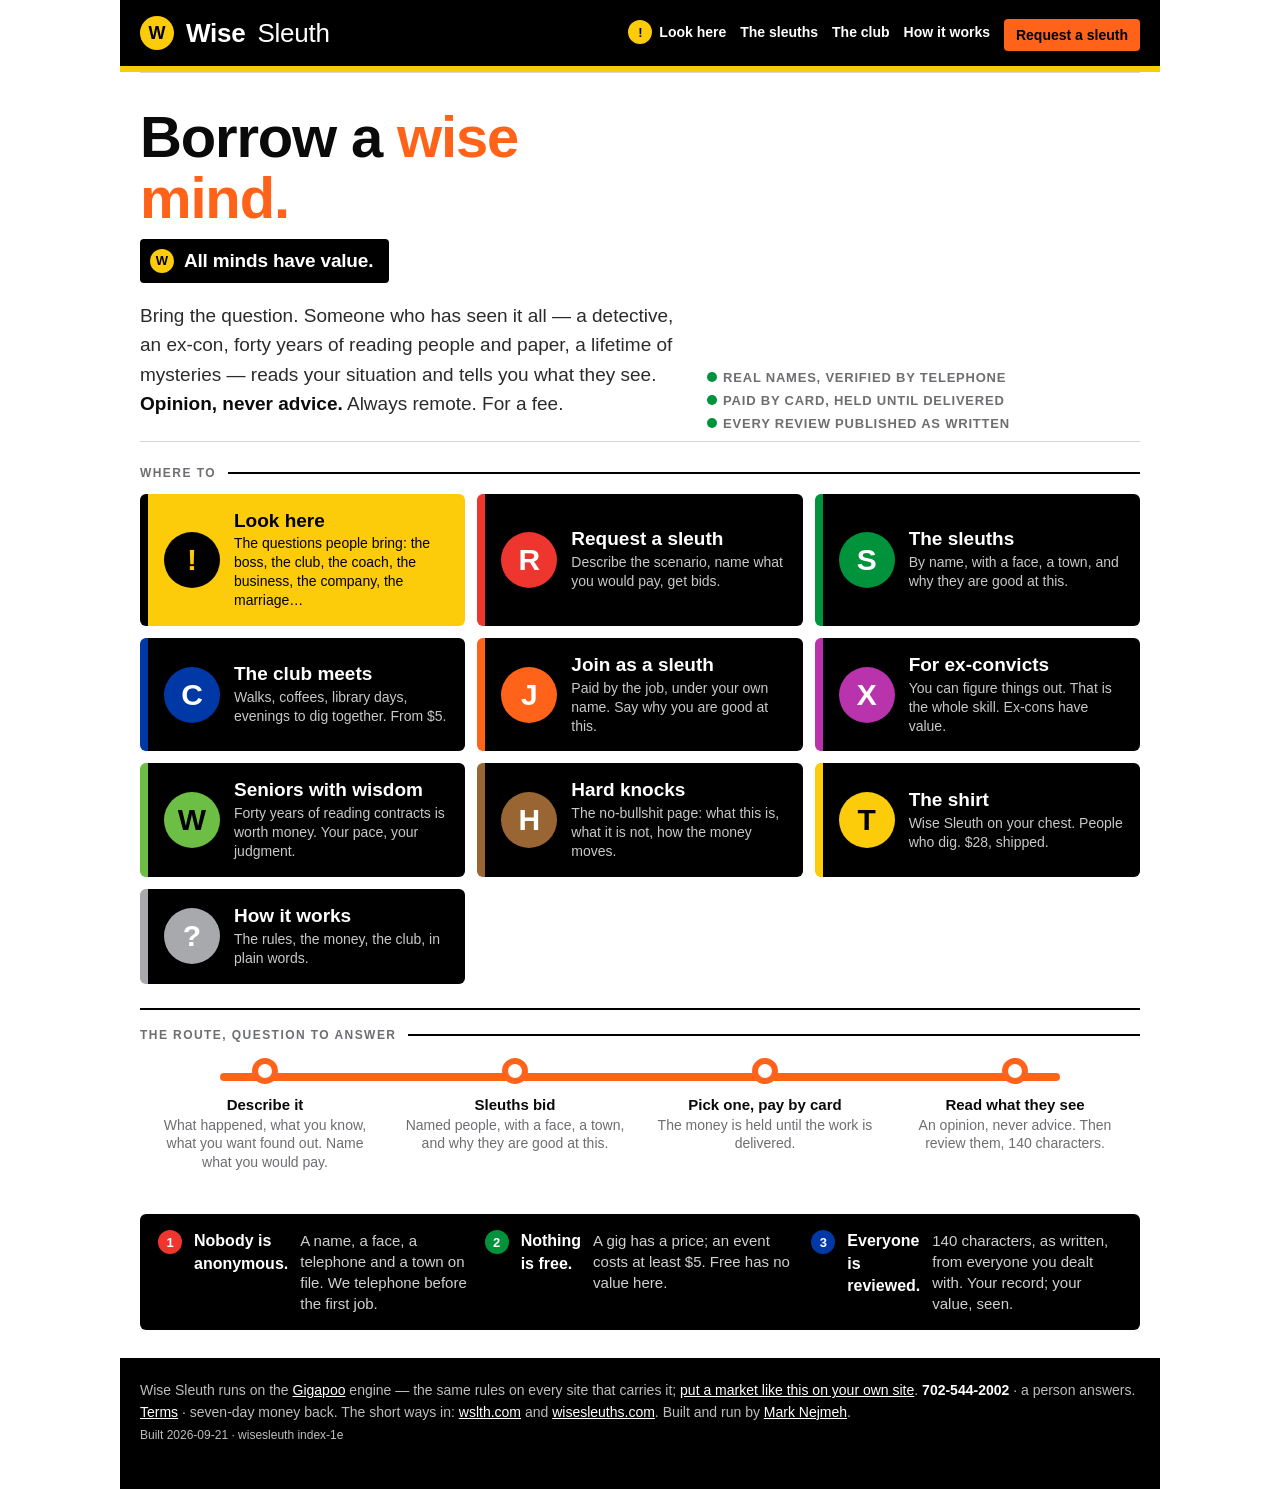
==== commit 3dea3fda: "Terms: seven-day money back, in plain words, in the site's own dress (his rule, 21 Sep: all sites ha" ====
--- a/index.html
+++ b/index.html
@@ -28,7 +28,7 @@
 <meta name="twitter:card" content="summary">
 <meta name="twitter:title" content="Wise Sleuth — borrow a wise mind. All minds have value. Someone who has seen it all reads your situation, for a fee.">
 <meta name="twitter:description" content="Is the boss fair? Are they gaslighting me? Why wasn't I invited? Will the coach play me? Who is stealing? Bring the question; a sleuth who has seen it all tells you what they see. Opinion, never advice.">
-<link rel="stylesheet" href="/ws.css">
+<link rel="stylesheet" href="/ws.css?v=1e">
 <style>
 .hero{display:grid;grid-template-columns:1.25fr 1fr;gap:26px;align-items:end;padding:8px 0 4px}
 @media(max-width:760px){.hero{grid-template-columns:1fr}}
@@ -146,7 +146,7 @@
 </div>
 
 <footer>
-  Wise Sleuth runs on the <a href="https://gigapoo.com">Gigapoo</a> engine &mdash; the same rules on every site that carries it; <a href="https://gigapoo.com/yoursite">put a market like this on your own site</a>. <b>702-544-2002</b> &middot; a person answers. The short ways in: <a href="https://wslth.com">wslth.com</a> and <a href="https://wisesleuths.com">wisesleuths.com</a>. Built and run by <a href="https://warrantwire.com/about">Mark Nejmeh</a>.<br>
+  Wise Sleuth runs on the <a href="https://gigapoo.com">Gigapoo</a> engine &mdash; the same rules on every site that carries it; <a href="https://gigapoo.com/yoursite">put a market like this on your own site</a>. <b>702-544-2002</b> &middot; a person answers. <a href="/terms">Terms</a> &middot; seven-day money back. The short ways in: <a href="https://wslth.com">wslth.com</a> and <a href="https://wisesleuths.com">wisesleuths.com</a>. Built and run by <a href="https://warrantwire.com/about">Mark Nejmeh</a>.<br>
   <span style="font-size:12px">Built 2026-09-21 &middot; wisesleuth index-1e</span>
 </footer>
 </div>
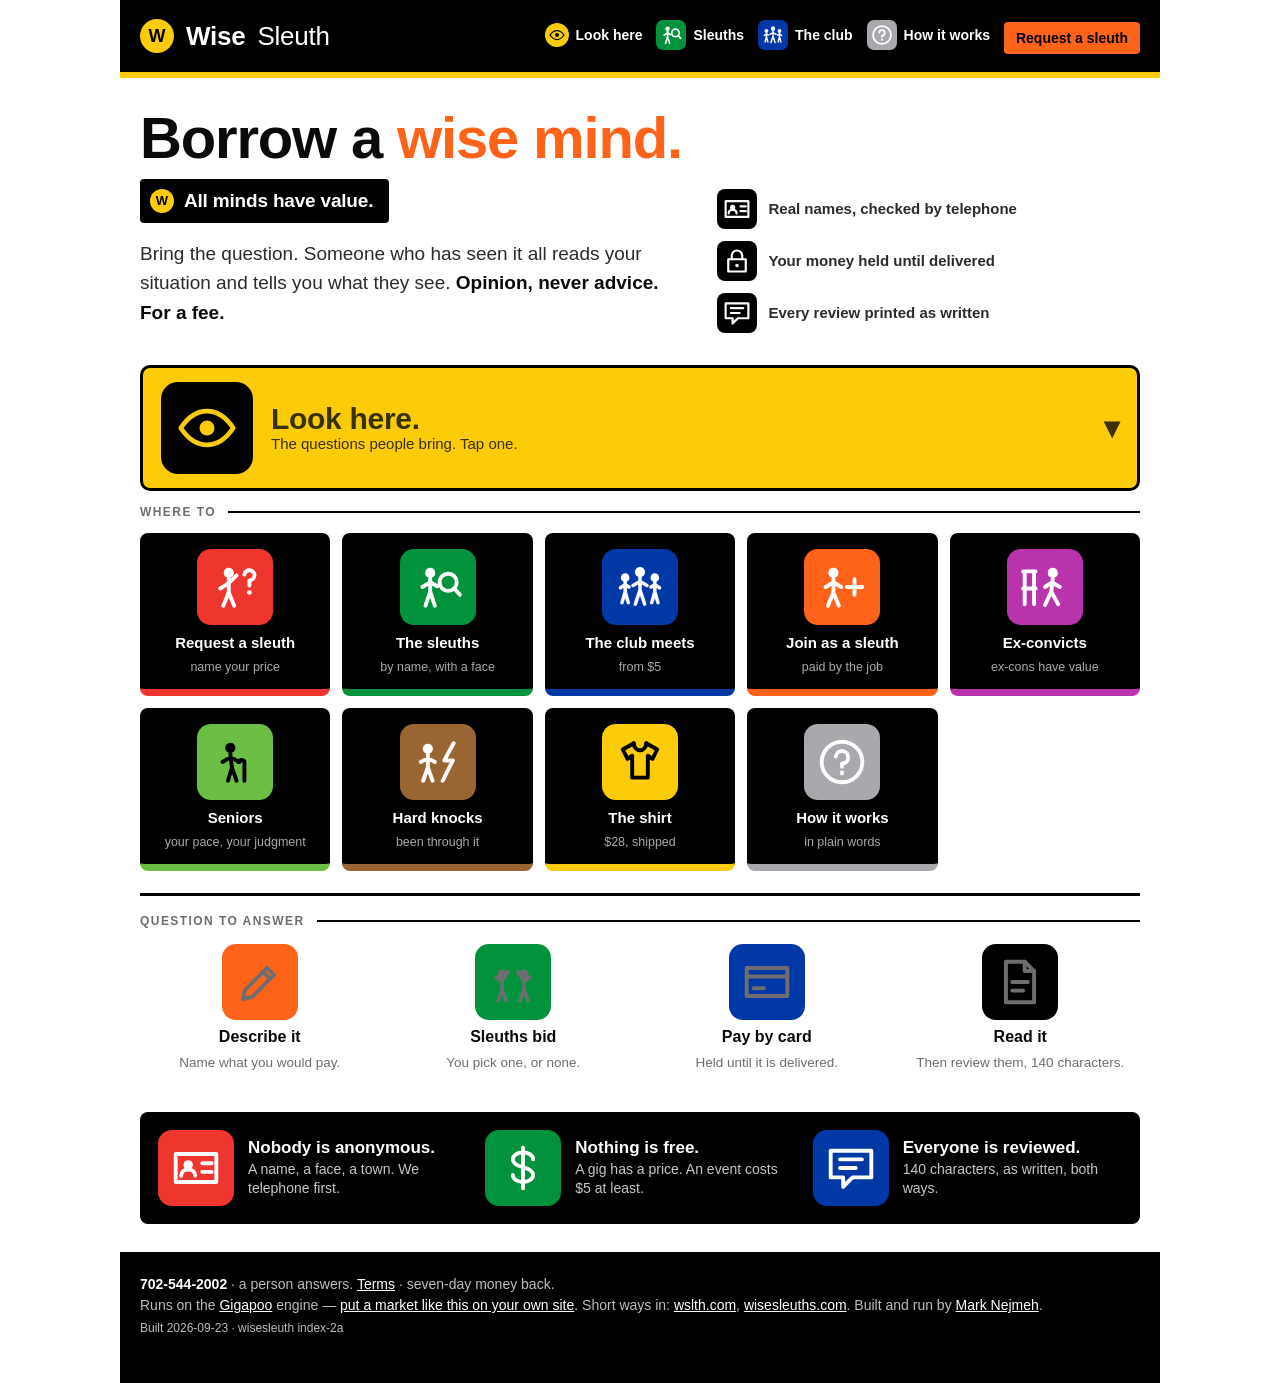
==== commit 368f4e79: "index-2a: street signs. Nine doors are coloured plates with a stick figure and a label; the sixteen " ====
--- a/index.html
+++ b/index.html
@@ -1,12 +1,14 @@
-<!-- BUILT 2026-09-21 · wisesleuth index-1e · WISE SLEUTH: icon-driven, in New York subway signage. Nine station signs with route bullets; one flashing LOOK HERE bullet opens the questions people bring (each opens Request a sleuth with the topic picked). The look lives in /ws.css. Runs on the Gigapoo engine under its own key. -->
+<!-- BUILT 2026-09-23 · wisesleuth index-2a · WISE SLEUTH: street signs. Every door is a coloured plate with a stick figure on it and two or three words under it; every question people bring is a picture on a card. The drawings are in /ws-icons.js, sized and coloured in /ws.css. Runs on the Gigapoo engine under its own key. -->
 <!--
-   HIS CALL, 21 Sep 2026 (1d): "it is no longer icon driven. Everything you
-   added goes under a flashing icon LOOK HERE, then add back the other icons.
-   We need to convert sales and we need a proper trusted look. Icons based on
-   the NYC subway look; an original look."
-   So: black station signs, white Helvetica, coloured route bullets with a
-   letter (R S C J X W H T ?), one yellow flashing bullet (!) that opens the
-   wall of questions. 1c: the questions as index cards. 1b: nine doors.
+   HIS CALL, 23 Sep 2026 (2a): "I find the site too wordy. I think it needs to be
+   icon driven like street signs with stick figures."
+   So the sentences came off this page. Nine doors are now plates with stick
+   figures and a label; the sixteen questions are pictures; the route is four
+   pictures; the three rules are three pictures. What used to be written here is
+   on /about, one section per door. The words that stayed are the ones that make
+   the sale: what it is, what it costs, what you get back.
+   1d/1e before it: the NYC subway dress — black signs, white Helvetica, coloured
+   bullets, one flashing yellow alert that opens the wall of questions. Kept.
    Every link and script here is ABSOLUTE to gigapoo.com, because the page is
    served from wisesleuth.com too.
 -->
@@ -28,110 +30,124 @@
 <meta name="twitter:card" content="summary">
 <meta name="twitter:title" content="Wise Sleuth — borrow a wise mind. All minds have value. Someone who has seen it all reads your situation, for a fee.">
 <meta name="twitter:description" content="Is the boss fair? Are they gaslighting me? Why wasn't I invited? Will the coach play me? Who is stealing? Bring the question; a sleuth who has seen it all tells you what they see. Opinion, never advice.">
-<link rel="stylesheet" href="/ws.css?v=1e">
+<link rel="stylesheet" href="/ws.css?v=2a">
 <style>
-.hero{display:grid;grid-template-columns:1.25fr 1fr;gap:26px;align-items:end;padding:8px 0 4px}
-@media(max-width:760px){.hero{grid-template-columns:1fr}}
-.hero h1{margin:26px 0 10px}
-.motto{display:inline-flex;align-items:center;gap:10px;background:#000;color:#fff;font:700 22px/1 var(--sans);letter-spacing:-.01em;padding:10px 16px 10px 10px;border-radius:4px;margin:0 0 16px;max-width:none}
-.hero p{font-size:19px;margin:0 0 18px}
-.trust{display:flex;flex-wrap:wrap;gap:8px 16px;align-items:center;font:700 13px var(--sans);letter-spacing:.06em;text-transform:uppercase;color:var(--ink3);margin:0 0 6px}
-.trust span{display:inline-flex;align-items:center;gap:6px}
-.trust i{width:10px;height:10px;border-radius:50%;background:var(--green);display:inline-block}
+.hero{display:grid;grid-template-columns:1.3fr 1fr;gap:26px;align-items:end;padding:6px 0 2px}
+@media(max-width:820px){.hero{grid-template-columns:1fr;gap:14px}}
+.hero h1{margin:24px 0 10px}
+.motto{display:inline-flex;align-items:center;gap:10px;background:#000;color:#fff;font:700 22px/1 var(--sans);letter-spacing:-.01em;padding:10px 16px 10px 10px;border-radius:4px;margin:0 0 14px;max-width:none}
+.hero p{font-size:19px;margin:0 0 16px}
 </style>
 </head>
 <body>
+<script src="/ws-icons.js?v=2a"></script>
 <div class="wrap">
+
 <header class="sign">
   <a class="logo" href="/"><span class="bullet dark" style="--c:var(--yellow)">W</span>Wise <i>Sleuth</i></a>
-  <nav><a href="#look"><span class="bullet sm dark flash" style="--c:var(--yellow)">!</span>Look here</a><a href="#offered">The sleuths</a><a href="#events">The club</a><a href="/about">How it works</a><a class="go" href="#need">Request a sleuth</a></nav>
+  <nav>
+    <a href="#look"><span class="bullet sm dark flash" style="--c:var(--yellow)"><svg class="pict"><use href="#i-look"/></svg></span>Look here</a>
+    <a href="#offered"><span class="plate sm" style="--c:var(--green)"><svg class="pict"><use href="#i-sleuths"/></svg></span>Sleuths</a>
+    <a href="#events"><span class="plate sm" style="--c:var(--blue)"><svg class="pict"><use href="#i-club"/></svg></span>The club</a>
+    <a href="/about"><span class="plate sm" style="--c:var(--grey)"><svg class="pict"><use href="#i-how"/></svg></span>How it works</a>
+    <a class="go" href="#need">Request a sleuth</a>
+  </nav>
 </header>
 
-<section class="hero">
+<section class="hero" style="border:0">
   <div>
     <h1>Borrow a <em>wise mind.</em></h1>
     <p class="motto"><span class="bullet sm dark" style="--c:var(--yellow)">W</span>All minds have value.</p>
-    <p>Bring the question. Someone who has seen it all &mdash; a detective, an ex-con, forty years of reading people and paper, a lifetime of mysteries &mdash; reads your situation and tells you what they see. <b>Opinion, never advice.</b> Always remote. For a fee.</p>
+    <p>Bring the question. Someone who has seen it all reads your situation and tells you what they see. <b>Opinion, never advice. For a fee.</b></p>
   </div>
-  <div class="trust"><span><i></i>Real names, verified by telephone</span><span><i></i>Paid by card, held until delivered</span><span><i></i>Every review published as written</span></div>
+  <div class="trust">
+    <div><span class="plate sm" style="--c:#000"><svg class="pict"><use href="#i-id"/></svg></span>Real names, checked by telephone</div>
+    <div><span class="plate sm" style="--c:#000"><svg class="pict"><use href="#i-lock"/></svg></span>Your money held until delivered</div>
+    <div><span class="plate sm" style="--c:#000"><svg class="pict"><use href="#i-review"/></svg></span>Every review printed as written</div>
+  </div>
 </section>
 
-<!-- ═══ THE STATIONS ═══ -->
-<section class="doors">
+<!-- ═══ THE FLASHING SIGN ═══ -->
+<section class="doors" style="border:0">
+
+  <button class="lookbar flash" id="lookbtn" type="button" aria-controls="look" aria-expanded="false">
+    <span class="plate lg"><svg class="pict"><use href="#i-look"/></svg></span>
+    <span><b>Look here.</b><span>The questions people bring. Tap one.</span></span>
+    <span class="chev" aria-hidden="true">&#9662;</span>
+  </button>
+
+  <!-- ═══ THE QUESTIONS, AS PICTURES ═══ -->
+  <div class="look-panel" id="look">
+    <div class="k">Tap a picture &mdash; the request opens with it</div>
+    <div class="qcards" id="cards">
+      <button class="q" data-topic="company"  data-q="What is this company really up to?"><span class="plate md" style="--c:#0a0a0a"><svg class="pict"><use href="#i-company"/></svg></span><b>What is this company up to?</b></button>
+      <button class="q" data-topic="business" data-q="Who is stealing from me?"><span class="plate md" style="--c:var(--brown)"><svg class="pict"><use href="#i-steal"/></svg></span><b>Who is stealing from me?</b></button>
+      <button class="q" data-topic="business" data-q="Why are sales up and profit down?"><span class="plate md" style="--c:var(--brown)"><svg class="pict"><use href="#i-profitdown"/></svg></span><b>Sales up, profit down?</b></button>
+      <button class="q" data-topic="business" data-q="Where are the tools disappearing to?"><span class="plate md" style="--c:var(--brown)"><svg class="pict"><use href="#i-tools"/></svg></span><b>Where are the tools going?</b></button>
+      <button class="q" data-topic="business" data-q="Which employee cannot be trusted?"><span class="plate md" style="--c:var(--brown)"><svg class="pict"><use href="#i-trust"/></svg></span><b>Which one can&rsquo;t be trusted?</b></button>
+      <button class="q" data-topic="work"     data-q="Is the boss fair?"><span class="plate md" style="--c:var(--green)"><svg class="pict"><use href="#i-boss"/></svg></span><b>Is the boss fair?</b></button>
+      <button class="q" data-topic="gaslight" data-q="Are they gaslighting me?"><span class="plate md" style="--c:var(--red)"><svg class="pict"><use href="#i-gaslight"/></svg></span><b>Are they gaslighting me?</b></button>
+      <button class="q" data-topic="love"     data-q="Should I marry them? Should I keep dating them?"><span class="plate md" style="--c:var(--red)"><svg class="pict"><use href="#i-love"/></svg></span><b>Should I marry them?</b></button>
+      <button class="q" data-topic="group"    data-q="What is happening in the social club?"><span class="plate md" style="--c:var(--purple)"><svg class="pict"><use href="#i-club"/></svg></span><b>What&rsquo;s going on in the club?</b></button>
+      <button class="q" data-topic="group"    data-q="Why wasn't I invited?"><span class="plate md" style="--c:var(--purple)"><svg class="pict"><use href="#i-outside"/></svg></span><b>Why wasn&rsquo;t I invited?</b></button>
+      <button class="q" data-topic="group"    data-q="Is that group acting like a syndicate?"><span class="plate md" style="--c:var(--purple)"><svg class="pict"><use href="#i-network"/></svg></span><b>Is that a syndicate?</b></button>
+      <button class="q" data-topic="chance"   data-q="Will the coach play me?"><span class="plate md dark" style="--c:var(--yellow)"><svg class="pict"><use href="#i-coach"/></svg></span><b>Will the coach play me?</b></button>
+      <button class="q" data-topic="chance"   data-q="Will I get the part?"><span class="plate md dark" style="--c:var(--yellow)"><svg class="pict"><use href="#i-star"/></svg></span><b>Will I get the part?</b></button>
+      <button class="q" data-topic="move"     data-q="Should I stay with this team?"><span class="plate md" style="--c:var(--blue)"><svg class="pict"><use href="#i-fork"/></svg></span><b>Should I stay on this team?</b></button>
+      <button class="q" data-topic="move"     data-q="Is New York for me? Where should I live?"><span class="plate md" style="--c:var(--blue)"><svg class="pict"><use href="#i-pin"/></svg></span><b>Where should I live?</b></button>
+      <button class="q own" data-topic="other" data-q=""><span class="plate md" style="--c:var(--grey)"><svg class="pict"><use href="#i-how"/></svg></span><b>Something else. Bring it.</b></button>
+    </div>
+  </div>
+
+  <!-- ═══ THE NINE DOORS ═══ -->
   <div class="k">Where to</div>
   <div class="grid">
-    <button class="station look" id="lookbtn" type="button" aria-controls="look" aria-expanded="false">
-      <span class="bullet lg flash">!</span>
-      <span class="txt"><b>Look here</b><span>The questions people bring: the boss, the club, the coach, the business, the company, the marriage&hellip;</span></span>
-    </button>
     <a class="station" style="--c:var(--red)" href="#need">
-      <span class="bullet lg">R</span>
-      <span class="txt"><b>Request a sleuth</b><span>Describe the scenario, name what you would pay, get bids.</span></span>
+      <span class="plate" style="--c:var(--red)"><svg class="pict"><use href="#i-request"/></svg></span>
+      <b>Request a sleuth</b><span class="sub">name your price</span>
     </a>
     <a class="station" style="--c:var(--green)" href="#offered">
-      <span class="bullet lg">S</span>
-      <span class="txt"><b>The sleuths</b><span>By name, with a face, a town, and why they are good at this.</span></span>
+      <span class="plate" style="--c:var(--green)"><svg class="pict"><use href="#i-sleuths"/></svg></span>
+      <b>The sleuths</b><span class="sub">by name, with a face</span>
     </a>
     <a class="station" style="--c:var(--blue)" href="#events">
-      <span class="bullet lg">C</span>
-      <span class="txt"><b>The club meets</b><span>Walks, coffees, library days, evenings to dig together. From $5.</span></span>
+      <span class="plate" style="--c:var(--blue)"><svg class="pict"><use href="#i-club"/></svg></span>
+      <b>The club meets</b><span class="sub">from $5</span>
     </a>
     <a class="station" style="--c:var(--orange)" href="#sell">
-      <span class="bullet lg">J</span>
-      <span class="txt"><b>Join as a sleuth</b><span>Paid by the job, under your own name. Say why you are good at this.</span></span>
+      <span class="plate" style="--c:var(--orange)"><svg class="pict"><use href="#i-join"/></svg></span>
+      <b>Join as a sleuth</b><span class="sub">paid by the job</span>
     </a>
     <a class="station" style="--c:var(--purple)" href="/excons">
-      <span class="bullet lg">X</span>
-      <span class="txt"><b>For ex-convicts</b><span>You can figure things out. That is the whole skill. Ex-cons have value.</span></span>
+      <span class="plate" style="--c:var(--purple)"><svg class="pict"><use href="#i-excons"/></svg></span>
+      <b>Ex-convicts</b><span class="sub">ex-cons have value</span>
     </a>
     <a class="station" style="--c:var(--lime)" href="/seniors">
-      <span class="bullet lg dark">W</span>
-      <span class="txt"><b>Seniors with wisdom</b><span>Forty years of reading contracts is worth money. Your pace, your judgment.</span></span>
+      <span class="plate dark" style="--c:var(--lime)"><svg class="pict"><use href="#i-seniors"/></svg></span>
+      <b>Seniors</b><span class="sub">your pace, your judgment</span>
     </a>
     <a class="station" style="--c:var(--brown)" href="/hardknocks">
-      <span class="bullet lg">H</span>
-      <span class="txt"><b>Hard knocks</b><span>The no-bullshit page: what this is, what it is not, how the money moves.</span></span>
+      <span class="plate" style="--c:var(--brown)"><svg class="pict"><use href="#i-hard"/></svg></span>
+      <b>Hard knocks</b><span class="sub">been through it</span>
     </a>
     <a class="station" style="--c:var(--yellow)" href="/shirts">
-      <span class="bullet lg dark">T</span>
-      <span class="txt"><b>The shirt</b><span>Wise Sleuth on your chest. People who dig. $28, shipped.</span></span>
+      <span class="plate dark" style="--c:var(--yellow)"><svg class="pict"><use href="#i-shirt"/></svg></span>
+      <b>The shirt</b><span class="sub">$28, shipped</span>
     </a>
     <a class="station" style="--c:var(--grey)" href="/about">
-      <span class="bullet lg">?</span>
-      <span class="txt"><b>How it works</b><span>The rules, the money, the club, in plain words.</span></span>
+      <span class="plate" style="--c:var(--grey)"><svg class="pict"><use href="#i-how"/></svg></span>
+      <b>How it works</b><span class="sub">in plain words</span>
     </a>
   </div>
 
-  <!-- ═══ LOOK HERE: the questions people bring ═══ -->
-  <div class="look-panel" id="look">
-    <div class="k"><span class="bullet sm dark" style="--c:var(--yellow)">!</span>What people bring us &mdash; tap one and the request opens with it</div>
-    <div class="qcards" id="cards">
-      <button class="q" data-topic="company" data-q="What is this company really up to?"><span class="bullet sm" style="--c:#0a0a0a">K</span><span><b>What is this company really up to?</b><em>filings, a name change, a reverse split, who is behind it</em></span></button>
-      <button class="q" data-topic="business" data-q="Who is stealing from me?"><span class="bullet sm" style="--c:var(--brown)">B</span><span><b>Who is stealing from me?</b><em>the till, the stock, the books</em></span></button>
-      <button class="q" data-topic="business" data-q="Why are sales up and profit down?"><span class="bullet sm" style="--c:var(--brown)">B</span><span><b>Why are sales up and profit down?</b><em>somebody knows. Find out who.</em></span></button>
-      <button class="q" data-topic="business" data-q="Wait — where are the tools disappearing to?"><span class="bullet sm" style="--c:var(--brown)">B</span><span><b>Wait &mdash; where are the tools disappearing to?</b><em>it is endless, until somebody looks</em></span></button>
-      <button class="q" data-topic="business" data-q="Which employee cannot be trusted?"><span class="bullet sm" style="--c:var(--brown)">B</span><span><b>Which employee cannot be trusted?</b><em>a second look at the people you rely on</em></span></button>
-      <button class="q" data-topic="work" data-q="Is the boss fair?"><span class="bullet sm" style="--c:var(--green)">W</span><span><b>Is the boss fair?</b><em>or is it just you, this time</em></span></button>
-      <button class="q" data-topic="gaslight" data-q="Are they gaslighting me?"><span class="bullet sm" style="--c:var(--red)">L</span><span><b>Are they gaslighting me?</b><em>lay it out; a stranger who has seen it will say</em></span></button>
-      <button class="q" data-topic="love" data-q="Should I marry them? Should I keep dating them?"><span class="bullet sm" style="--c:var(--red)">L</span><span><b>Should I marry them? Keep dating them?</b><em>the dilemma, read by someone with no stake in it</em></span></button>
-      <button class="q" data-topic="group" data-q="What is happening in the social club?"><span class="bullet sm" style="--c:var(--purple)">G</span><span><b>What is happening in the social club?</b><em>the politics you cannot see from inside</em></span></button>
-      <button class="q" data-topic="group" data-q="Wait — why wasn't I invited?"><span class="bullet sm" style="--c:var(--purple)">G</span><span><b>Wait &mdash; why wasn&rsquo;t I invited?</b><em>there is usually a reason. Sometimes a good one.</em></span></button>
-      <button class="q" data-topic="group" data-q="Is that group acting like a syndicate?"><span class="bullet sm" style="--c:var(--purple)">G</span><span><b>Is that group acting like a syndicate?</b><em>who decides, who benefits, who is kept out</em></span></button>
-      <button class="q" data-topic="chance" data-q="Will the coach play me?"><span class="bullet sm dark" style="--c:var(--yellow)">C</span><span><b>Will the coach play me?</b><em>read the signs before the season does</em></span></button>
-      <button class="q" data-topic="chance" data-q="Will I get the part?"><span class="bullet sm dark" style="--c:var(--yellow)">C</span><span><b>Will I get the part?</b><em>and what it would take</em></span></button>
-      <button class="q" data-topic="move" data-q="Should I stay with this team?"><span class="bullet sm" style="--c:var(--blue)">M</span><span><b>Should I stay with this team?</b><em>what staying costs; what leaving costs</em></span></button>
-      <button class="q" data-topic="move" data-q="Is New York for me? Where should I live?"><span class="bullet sm" style="--c:var(--blue)">M</span><span><b>Is New York for me? Where should I live?</b><em>from someone who has lived in a few places</em></span></button>
-      <button class="q own" data-topic="other" data-q=""><span class="bullet sm" style="--c:var(--grey)">?</span><span><b>My question is not on a card.</b><em>bring it anyway. Describe the scenario.</em></span></button>
-    </div>
-  </div>
-
+  <!-- ═══ THE ROUTE ═══ -->
   <div class="route">
-    <div class="k">The route, question to answer</div>
+    <div class="k" style="margin:0 0 16px">Question to answer</div>
     <ol>
-      <li><i></i><b>Describe it</b><span>What happened, what you know, what you want found out. Name what you would pay.</span></li>
-      <li><i></i><b>Sleuths bid</b><span>Named people, with a face, a town, and why they are good at this.</span></li>
-      <li><i></i><b>Pick one, pay by card</b><span>The money is held until the work is delivered.</span></li>
-      <li><i></i><b>Read what they see</b><span>An opinion, never advice. Then review them, 140 characters.</span></li>
+      <li><span class="plate" style="--c:var(--orange)"><svg class="pict"><use href="#i-pencil"/></svg></span><b>Describe it</b><span>Name what you would pay.</span></li>
+      <li><span class="plate" style="--c:var(--green)"><svg class="pict"><use href="#i-handsup"/></svg></span><b>Sleuths bid</b><span>You pick one, or none.</span></li>
+      <li><span class="plate" style="--c:var(--blue)"><svg class="pict"><use href="#i-card"/></svg></span><b>Pay by card</b><span>Held until it is delivered.</span></li>
+      <li><span class="plate" style="--c:#000"><svg class="pict"><use href="#i-doc"/></svg></span><b>Read it</b><span>Then review them, 140 characters.</span></li>
     </ol>
   </div>
 </section>
@@ -139,29 +155,37 @@
 <script src="https://gigapoo.com/gigs.js" data-site="wisesleuth" data-profile="/profile?id=" data-scenario="1"></script>
 <div id="gigs"></div>
 
+<!-- ═══ THE THREE RULES ═══ -->
 <div class="board">
-  <div><span class="bullet sm" style="--c:var(--red)">1</span><div><b>Nobody is anonymous.</b>A name, a face, a telephone and a town on file. We telephone before the first job.</div></div>
-  <div><span class="bullet sm" style="--c:var(--green)">2</span><div><b>Nothing is free.</b>A gig has a price; an event costs at least $5. Free has no value here.</div></div>
-  <div><span class="bullet sm" style="--c:var(--blue)">3</span><div><b>Everyone is reviewed.</b>140 characters, as written, from everyone you dealt with. Your record; your value, seen.</div></div>
+  <div><span class="plate" style="--c:var(--red)"><svg class="pict"><use href="#i-id"/></svg></span><div><b>Nobody is anonymous.</b>A name, a face, a town. We telephone first.</div></div>
+  <div><span class="plate" style="--c:var(--green)"><svg class="pict"><use href="#i-dollar"/></svg></span><div><b>Nothing is free.</b>A gig has a price. An event costs $5 at least.</div></div>
+  <div><span class="plate" style="--c:var(--blue)"><svg class="pict"><use href="#i-review"/></svg></span><div><b>Everyone is reviewed.</b>140 characters, as written, both ways.</div></div>
 </div>
 
 <footer>
-  Wise Sleuth runs on the <a href="https://gigapoo.com">Gigapoo</a> engine &mdash; the same rules on every site that carries it; <a href="https://gigapoo.com/yoursite">put a market like this on your own site</a>. <b>702-544-2002</b> &middot; a person answers. <a href="/terms">Terms</a> &middot; seven-day money back. The short ways in: <a href="https://wslth.com">wslth.com</a> and <a href="https://wisesleuths.com">wisesleuths.com</a>. Built and run by <a href="https://warrantwire.com/about">Mark Nejmeh</a>.<br>
-  <span style="font-size:12px">Built 2026-09-21 &middot; wisesleuth index-1e</span>
+  <b>702-544-2002</b> &middot; a person answers. <a href="/terms">Terms</a> &middot; seven-day money back.<br>
+  Runs on the <a href="https://gigapoo.com">Gigapoo</a> engine &mdash; <a href="https://gigapoo.com/yoursite">put a market like this on your own site</a>. Short ways in: <a href="https://wslth.com">wslth.com</a>, <a href="https://wisesleuths.com">wisesleuths.com</a>. Built and run by <a href="https://warrantwire.com/about">Mark Nejmeh</a>.<br>
+  <span style="font-size:12px">Built 2026-09-23 &middot; wisesleuth index-2a</span>
 </footer>
 </div>
 <script>
 (function () {
   var panel = document.getElementById("look"), btn = document.getElementById("lookbtn");
-  function open(on) { panel.classList.toggle("on", on); btn.setAttribute("aria-expanded", on ? "true" : "false"); if (on) panel.scrollIntoView({ block: "start", behavior: "smooth" }); }
+  function open(on) {
+    panel.classList.toggle("on", on);
+    btn.setAttribute("aria-expanded", on ? "true" : "false");
+    btn.classList.toggle("flash", !on);
+    if (on) panel.scrollIntoView({ block: "start", behavior: "smooth" });
+  }
   btn.addEventListener("click", function () { open(!panel.classList.contains("on")); });
   /* the header link and #look in the URL open it too */
   function fromHash() { if (location.hash === "#look") { open(true); } }
   window.addEventListener("hashchange", fromHash); fromHash();
-  /* a card opens Request a sleuth with the topic picked and the question in the line */
+  /* a picture opens Request a sleuth with the topic picked and the question in the line */
   document.getElementById("cards").addEventListener("click", function (e) {
     var b = e.target.closest(".q"); if (!b) return;
-    if (window.gigapoo && gigapoo.open) gigapoo.open("need", { topic: b.getAttribute("data-topic"), subject: b.getAttribute("data-q") }); else location.hash = "need";
+    if (window.gigapoo && gigapoo.open) gigapoo.open("need", { topic: b.getAttribute("data-topic"), subject: b.getAttribute("data-q") });
+    else location.hash = "need";
   });
 })();
 </script>
--- a/ws.css
+++ b/ws.css
@@ -1,8 +1,9 @@
-/* BUILT 2026-09-21 · wisesleuth ws.css 1a · THE LOOK: New York subway signage. Black station signs with white
-   Helvetica, coloured route bullets with a letter in them, one flashing service-alert bullet that says LOOK HERE.
-   His call, 21 Sep: "icon driven; everything you added under a flashing icon; icons based on the NYC subway look;
-   an original look; a proper trusted look; we need to convert sales." Every page links this file; the variable
-   names are the ones the pages already used, re-valued to the subway palette, so their own components follow. */
+/* BUILT 2026-09-23 · wisesleuth ws.css 2a · THE LOOK: street signs. Coloured plates with a white stick figure on
+   them, in the New York subway dress that was already here — black signs, white Helvetica, route bullets.
+   HIS CALL, 23 Sep 2026: "the site is too wordy. It needs to be icon driven like street signs with stick figures."
+   So the sentences came off the home page and the pictures took their place: a plate, a stick figure, two or
+   three words under it. The drawings live in /ws-icons.js; this file is where they are sized and coloured.
+   Earlier call, 21 Sep: "icon driven; everything under a flashing icon; a proper trusted look; convert sales." */
 :root{
   --paper:#fff;--ink:#0a0a0a;--ink2:#2b2b2b;--ink3:#6d6e71;--line:#d7d7d7;--sky:#f3f3f3;--sky2:#e8e8e8;
   --orange:#ff6319;--orange2:#e0520f;--yellow:#fccc0a;--yellow2:#fff6c7;--red:#ee352e;--green:#00933c;--blue:#0039a6;--purple:#b933ad;--lime:#6cbe45;--brown:#996633;--grey:#a7a9ac;
@@ -13,7 +14,22 @@
 .wrap{max-width:1040px;margin:0 auto;padding:0 20px}
 a{color:var(--ink)}
 
-/* ---- the station sign: a black bar, white Helvetica, the bullets ---- */
+/* ---- the sprite of stick figures, injected by ws-icons.js; never seen ---- */
+.ws-sprite{position:absolute;width:0;height:0;overflow:hidden}
+
+/* ---- a pictogram: takes the colour of whatever it sits on ---- */
+.pict{display:block;width:100%;height:100%;color:inherit}
+
+/* ---- a sign plate: the coloured square a stick figure stands on ---- */
+.plate{display:inline-flex;align-items:center;justify-content:center;background:var(--c,var(--red));
+  border-radius:14px;color:#fff;flex:0 0 auto;width:76px;height:76px;padding:13px}
+.plate.sm{width:40px;height:40px;border-radius:8px;padding:6px}
+.plate.md{width:56px;height:56px;border-radius:11px;padding:9px}
+.plate.lg{width:92px;height:92px;border-radius:17px;padding:16px}
+.plate.dark{color:#000}
+.plate.plain{background:none;padding:0;color:inherit}
+
+/* ---- the station sign: a black bar, white Helvetica ---- */
 header.sign{background:#000;color:#fff;margin:0 -20px;padding:14px 20px;display:flex;align-items:center;justify-content:space-between;gap:14px;flex-wrap:wrap;border-bottom:6px solid var(--yellow)}
 header.sign .logo{display:inline-flex;align-items:center;gap:12px;font:700 26px/1 var(--sans);letter-spacing:-.01em;color:#fff;text-decoration:none}
 header.sign .logo i{font-style:normal;font-weight:400;color:#fff}
@@ -22,13 +38,14 @@
 header.sign nav a:hover,header.sign nav a[aria-current]{border-bottom-color:var(--yellow)}
 header.sign nav a.go{background:var(--orange);color:#000;border-radius:4px;padding:8px 12px;border-bottom:0}
 header.sign nav a.go:hover{background:#fff}
+header.sign .plate.sm{width:30px;height:30px;border-radius:7px;padding:4px}
 
-/* ---- the route bullet: a coloured disc with a letter, Helvetica Bold ---- */
-.bullet{display:inline-flex;align-items:center;justify-content:center;width:34px;height:34px;border-radius:50%;background:var(--c,var(--red));color:#fff;font:700 18px/1 var(--sans);flex:0 0 34px;letter-spacing:0}
+/* ---- the route bullet: a coloured disc, a letter or a stick figure in it ---- */
+.bullet{display:inline-flex;align-items:center;justify-content:center;width:34px;height:34px;border-radius:50%;background:var(--c,var(--red));color:#fff;font:700 18px/1 var(--sans);flex:0 0 34px;letter-spacing:0;padding:6px}
 .bullet.dark{color:#000}
-.bullet.sm{width:24px;height:24px;font-size:13px;flex-basis:24px}
-.bullet.lg{width:56px;height:56px;font-size:30px;flex-basis:56px}
-.bullet.xl{width:72px;height:72px;font-size:40px;flex-basis:72px}
+.bullet.sm{width:24px;height:24px;font-size:13px;flex-basis:24px;padding:4px}
+.bullet.lg{width:56px;height:56px;font-size:30px;flex-basis:56px;padding:10px}
+.bullet.xl{width:72px;height:72px;font-size:40px;flex-basis:72px;padding:13px}
 
 /* ---- the flashing service alert ---- */
 @keyframes ws-flash{0%,100%{opacity:1;box-shadow:0 0 0 0 rgba(252,204,10,.9)}50%{opacity:.55;box-shadow:0 0 0 14px rgba(252,204,10,0)}}
@@ -44,51 +61,64 @@
 .lede{font-size:21px;color:var(--ink2);max-width:60ch;margin:0 0 18px}
 .k{font:700 12px var(--sans);letter-spacing:.12em;text-transform:uppercase;color:var(--ink3)}
 
-/* ---- the doors: station signs on a wall ---- */
-.doors{padding:24px 0 6px}
+/* ---- the doors: ten sign plates on a wall, a word or two under each ---- */
+.doors{padding:20px 0 6px}
 .doors .k{display:flex;align-items:center;gap:12px;margin:0 0 14px}
 .doors .k::after{content:"";flex:1;height:2px;background:#000}
-.grid{display:grid;grid-template-columns:repeat(3,1fr);gap:12px}
-@media(max-width:780px){.grid{grid-template-columns:repeat(2,1fr)}}
-@media(max-width:480px){.grid{grid-template-columns:1fr}}
-.station{--c:var(--red);display:flex;align-items:center;gap:14px;background:#000;color:#fff;text-decoration:none;border-radius:6px;padding:16px 16px;border:0;font:inherit;text-align:left;cursor:pointer;width:100%;transition:transform .12s,background .12s;border-left:8px solid var(--c)}
-.station:hover{transform:translateY(-2px);background:#1a1a1a}
-.station .txt{flex:1;min-width:0}
-.station .txt b{display:block;font:700 19px/1.15 var(--sans);color:#fff;margin:0 0 3px}
-.station .txt span{display:block;font:14px/1.35 var(--sans);color:#c8c8c8}
-.station .bullet{background:var(--c)}
-.station.look{background:var(--yellow);color:#000;border-left-color:#000}
-.station.look .txt b,.station.look .txt span{color:#000}
-.station.look:hover{background:#ffd93d}
-.station.look .bullet{background:#000;color:var(--yellow)}
+.grid{display:grid;grid-template-columns:repeat(5,1fr);gap:12px}
+@media(max-width:900px){.grid{grid-template-columns:repeat(4,1fr)}}
+@media(max-width:700px){.grid{grid-template-columns:repeat(3,1fr)}}
+@media(max-width:420px){.grid{grid-template-columns:repeat(2,1fr)}}
+.station{--c:var(--red);display:flex;flex-direction:column;align-items:center;gap:9px;background:#000;color:#fff;
+  text-decoration:none;border-radius:8px;padding:16px 8px 13px;border:0;font:inherit;text-align:center;
+  cursor:pointer;width:100%;transition:transform .12s,background .12s;border-bottom:7px solid var(--c)}
+.station:hover{transform:translateY(-3px);background:#1c1c1c}
+.station b{display:block;font:700 15px/1.15 var(--sans);color:#fff}
+.station span.sub{display:block;font:12.5px/1.25 var(--sans);color:#a9a9a9}
 
-/* ---- the route: the four stops from question to answer ---- */
-.route{margin:24px 0 4px;padding:18px 0 6px;border-top:2px solid #000}
-.route ol{list-style:none;margin:0;padding:0;display:grid;grid-template-columns:repeat(4,1fr);gap:0;position:relative}
-.route ol::before{content:"";position:absolute;left:8%;right:8%;top:17px;height:8px;background:var(--orange);border-radius:4px}
-.route li{position:relative;padding:0 10px;text-align:center}
-.route li i{display:block;width:26px;height:26px;border-radius:50%;background:#fff;border:6px solid var(--orange);margin:2px auto 12px;position:relative;font-style:normal}
-.route li b{display:block;font:700 15px var(--sans);margin-bottom:3px}
-.route li span{display:block;font:14px/1.35 var(--sans);color:var(--ink3)}
-@media(max-width:640px){.route ol{grid-template-columns:1fr 1fr;gap:14px}.route ol::before{display:none}.route li{text-align:left;padding:0}.route li i{margin:0 0 6px}}
+/* the flashing one: a full-width yellow sign, the way a service alert is posted */
+.lookbar{display:flex;align-items:center;gap:18px;width:100%;background:var(--yellow);color:#000;border:3px solid #000;
+  border-radius:10px;padding:14px 18px;margin:0 0 14px;font:inherit;text-align:left;cursor:pointer;transition:background .12s}
+.lookbar:hover{background:#ffd93d}
+.lookbar .plate{background:#000;color:var(--yellow)}
+.lookbar b{display:block;font:700 clamp(22px,3.4vw,30px)/1.05 var(--sans);letter-spacing:-.01em}
+.lookbar span{display:block;font:15px/1.3 var(--sans);color:#3a3000}
+.lookbar .chev{margin-left:auto;font:700 30px/1 var(--sans);transition:transform .15s}
+.lookbar[aria-expanded="true"] .chev{transform:rotate(180deg)}
 
-/* ---- LOOK HERE: the questions people bring (hidden until the flashing sign is pressed) ---- */
-.look-panel{display:none;margin:14px 0 0;padding:18px;background:var(--yellow2);border:2px solid #000;border-radius:6px}
+/* ---- LOOK HERE: the questions people bring, one picture each ---- */
+.look-panel{display:none;margin:0 0 16px;padding:16px;background:var(--yellow2);border:3px solid #000;border-radius:10px}
 .look-panel.on{display:block}
 .look-panel .k{display:flex;align-items:center;gap:10px;margin:0 0 12px}
-.qcards{display:grid;grid-template-columns:repeat(auto-fill,minmax(250px,1fr));gap:10px}
-.q{display:flex;align-items:flex-start;gap:12px;background:#fff;border:1.5px solid #000;border-radius:6px;padding:12px 14px;font:inherit;text-align:left;color:#000;cursor:pointer;transition:transform .12s,box-shadow .12s;width:100%}
-.q:hover{transform:translateY(-2px);box-shadow:0 6px 16px rgba(0,0,0,.14)}
-.q b{display:block;font:700 17px/1.2 var(--sans)}
-.q em{display:block;font:italic 13.5px/1.35 var(--sans);color:var(--ink3);margin-top:4px}
+.qcards{display:grid;grid-template-columns:repeat(4,1fr);gap:10px}
+@media(max-width:820px){.qcards{grid-template-columns:repeat(3,1fr)}}
+@media(max-width:560px){.qcards{grid-template-columns:repeat(2,1fr)}}
+.q{display:flex;flex-direction:column;align-items:center;gap:9px;background:#fff;border:2px solid #000;border-radius:8px;
+  padding:14px 10px 12px;font:inherit;text-align:center;color:#000;cursor:pointer;transition:transform .12s,box-shadow .12s;width:100%}
+.q:hover{transform:translateY(-3px);box-shadow:0 6px 16px rgba(0,0,0,.16)}
+.q b{display:block;font:700 15px/1.2 var(--sans)}
 .q.own{border-style:dashed;background:transparent}
-.q > span:last-child{flex:1;min-width:0}
+
+/* ---- the route: four pictures, question to answer ---- */
+.route{margin:22px 0 4px;padding:18px 0 6px;border-top:3px solid #000}
+.route ol{list-style:none;margin:0;padding:0;display:grid;grid-template-columns:repeat(4,1fr);gap:14px;position:relative}
+.route li{position:relative;text-align:center;display:flex;flex-direction:column;align-items:center;gap:8px}
+.route li b{display:block;font:700 16px var(--sans)}
+.route li span{display:block;font:13.5px/1.3 var(--sans);color:var(--ink3)}
+@media(max-width:640px){.route ol{grid-template-columns:1fr 1fr}}
+
+/* ---- the trust line beside the headline: three signs, three short lines ---- */
+.trust{display:grid;grid-template-columns:1fr;gap:12px;margin:0 0 10px}
+.trust div{display:flex;align-items:center;gap:12px;font:700 15px/1.25 var(--sans);color:var(--ink2)}
+@media(max-width:820px){.trust{grid-template-columns:repeat(3,1fr);gap:10px}.trust div{font-size:13px}}
+@media(max-width:560px){.trust{grid-template-columns:1fr}}
 
 /* ---- the black board: the three rules ---- */
-.board{margin:26px 0 0;background:#000;color:#fff;border-radius:6px;padding:16px 18px;display:grid;grid-template-columns:repeat(3,1fr);gap:16px}
+.board{margin:24px 0 0;background:#000;color:#fff;border-radius:8px;padding:18px;display:grid;grid-template-columns:repeat(3,1fr);gap:18px}
 @media(max-width:700px){.board{grid-template-columns:1fr}}
-.board div{display:flex;gap:12px;align-items:flex-start;font:15px/1.4 var(--sans);color:#d0d0d0}
-.board b{display:block;color:#fff;font-size:16px;margin-bottom:2px}
+.board > div{display:flex;gap:14px;align-items:center;font:14px/1.35 var(--sans);color:#c6c6c6}
+.board > div > div{flex:1;min-width:0}
+.board b{display:block;color:#fff;font:700 17px var(--sans);margin-bottom:2px}
 
 /* ---- pieces the sub-pages use ---- */
 .plain{border-left:8px solid var(--yellow);background:var(--yellow2);padding:14px 20px;margin:18px 0;font-size:19px;color:var(--ink2)}
@@ -97,9 +127,17 @@
 @media(max-width:700px){.rules{grid-template-columns:1fr}}
 .rules div{background:var(--sky);border-top:6px solid #000;border-radius:0 0 6px 6px;padding:14px 16px;font-size:16px;color:var(--ink2)}
 .rules b{display:block;font:700 17px var(--sans);color:var(--ink);margin-bottom:4px}
+/* the same three, said in pictures */
+.picrules{display:grid;grid-template-columns:repeat(3,1fr);gap:14px;margin:22px 0}
+@media(max-width:700px){.picrules{grid-template-columns:1fr}}
+.picrules > div{display:flex;align-items:center;gap:14px;background:var(--sky);border-bottom:6px solid var(--c,#000);border-radius:8px;padding:14px 16px}
+.picrules > div > div{flex:1;min-width:0}
+.picrules b{display:block;font:700 17px/1.2 var(--sans);color:var(--ink);margin-bottom:3px}
+.picrules span{display:block;font:14px/1.35 var(--sans);color:var(--ink3)}
 .btns{display:flex;gap:10px;flex-wrap:wrap;margin:22px 0 10px}
-.btn{display:inline-block;font:700 17px var(--sans);text-decoration:none;padding:13px 20px;border-radius:4px;background:var(--orange);color:#000}
+.btn{display:inline-flex;align-items:center;gap:9px;font:700 17px var(--sans);text-decoration:none;padding:11px 18px;border-radius:4px;background:var(--orange);color:#000}
 .btn:hover{background:#000;color:#fff}
+.btn .plate{background:none;padding:0;width:26px;height:26px;color:inherit}
 .btn.ghost{background:#fff;color:#000;border:2px solid #000}
 .btn.ghost:hover{background:#000;color:#fff}
 .three{display:grid;grid-template-columns:repeat(3,1fr);gap:12px;margin:8px 0 0}
@@ -109,7 +147,7 @@
 .go{display:inline-block;font:700 16px var(--sans);background:var(--orange);color:#000;text-decoration:none;padding:9px 14px;border-radius:4px;margin-top:4px}
 .go:hover{background:#000;color:#fff}
 section{padding:22px 0;border-top:1px solid var(--line)}
-section h2{display:flex;align-items:center;gap:12px}
+section h2{display:flex;align-items:center;gap:14px}
 
 /* ---- the embed ---- */
 #gigs{margin:24px 0 10px;font-size:16px}
